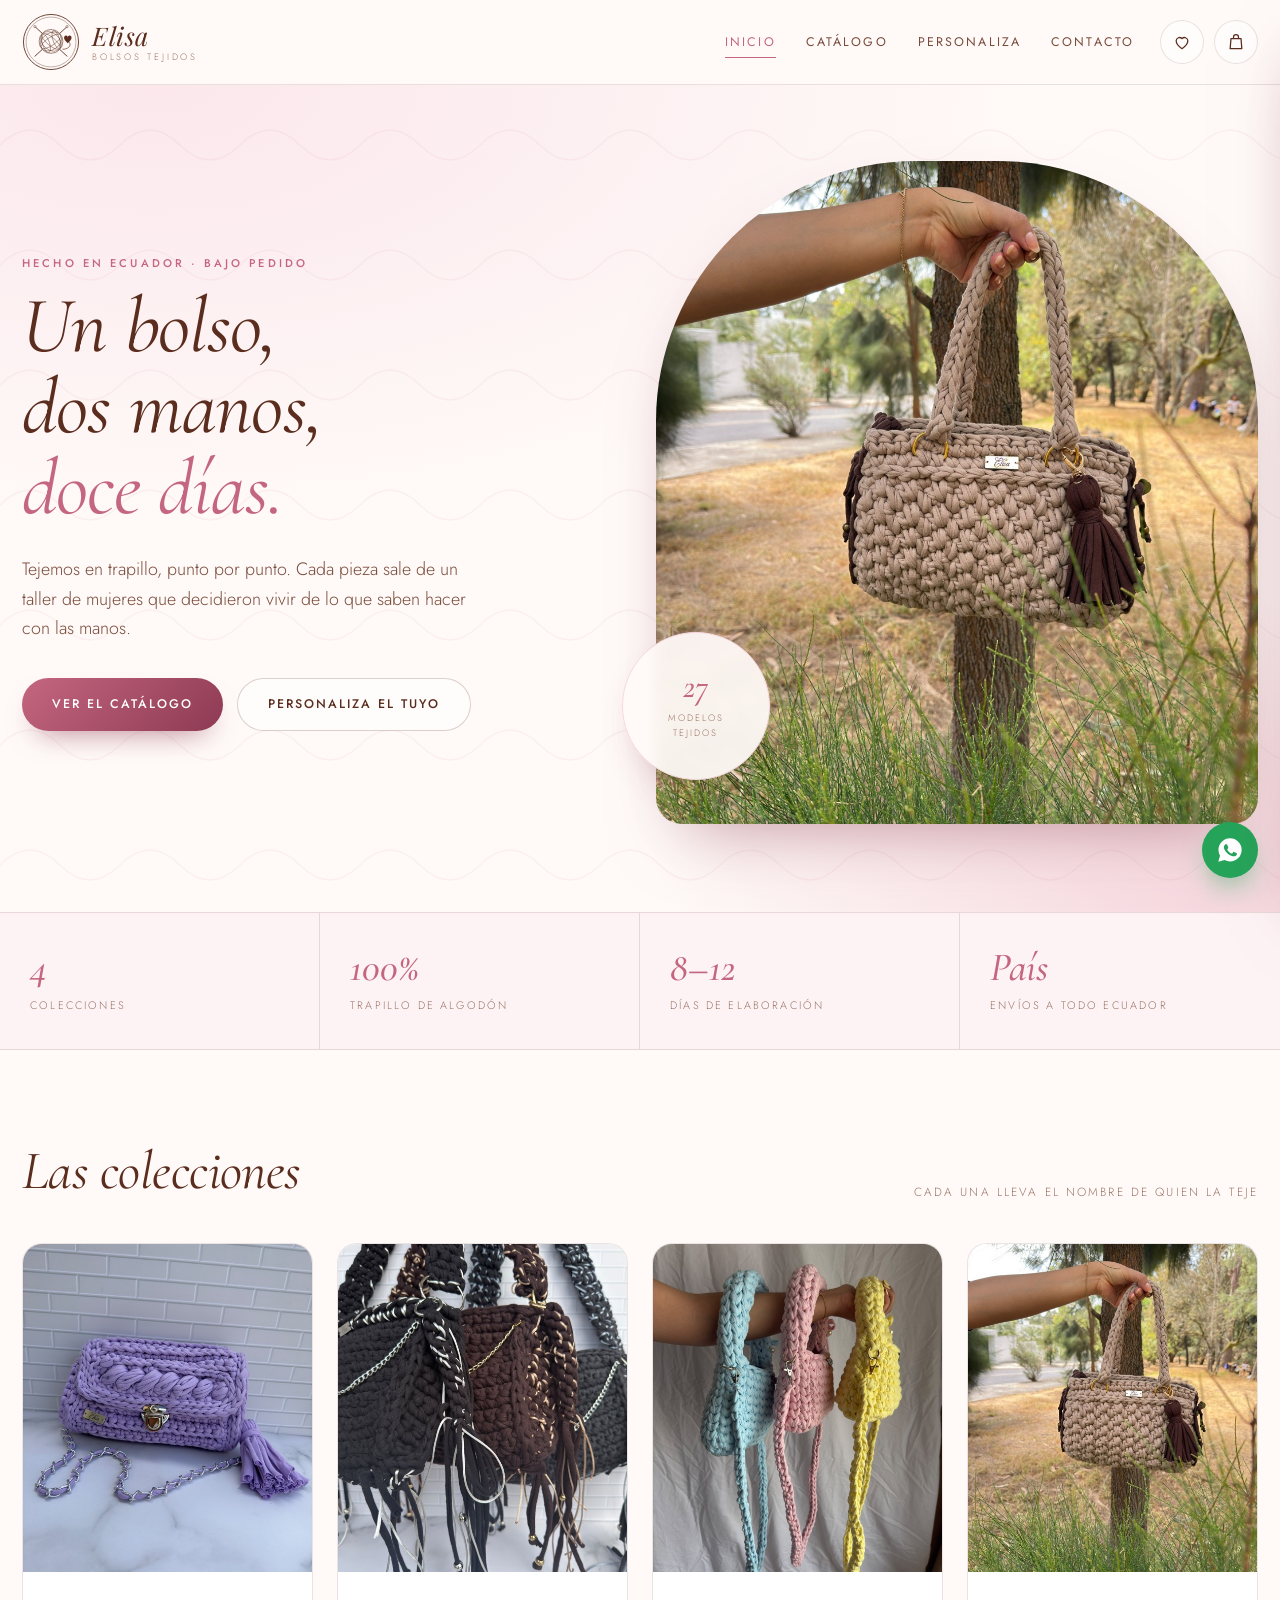
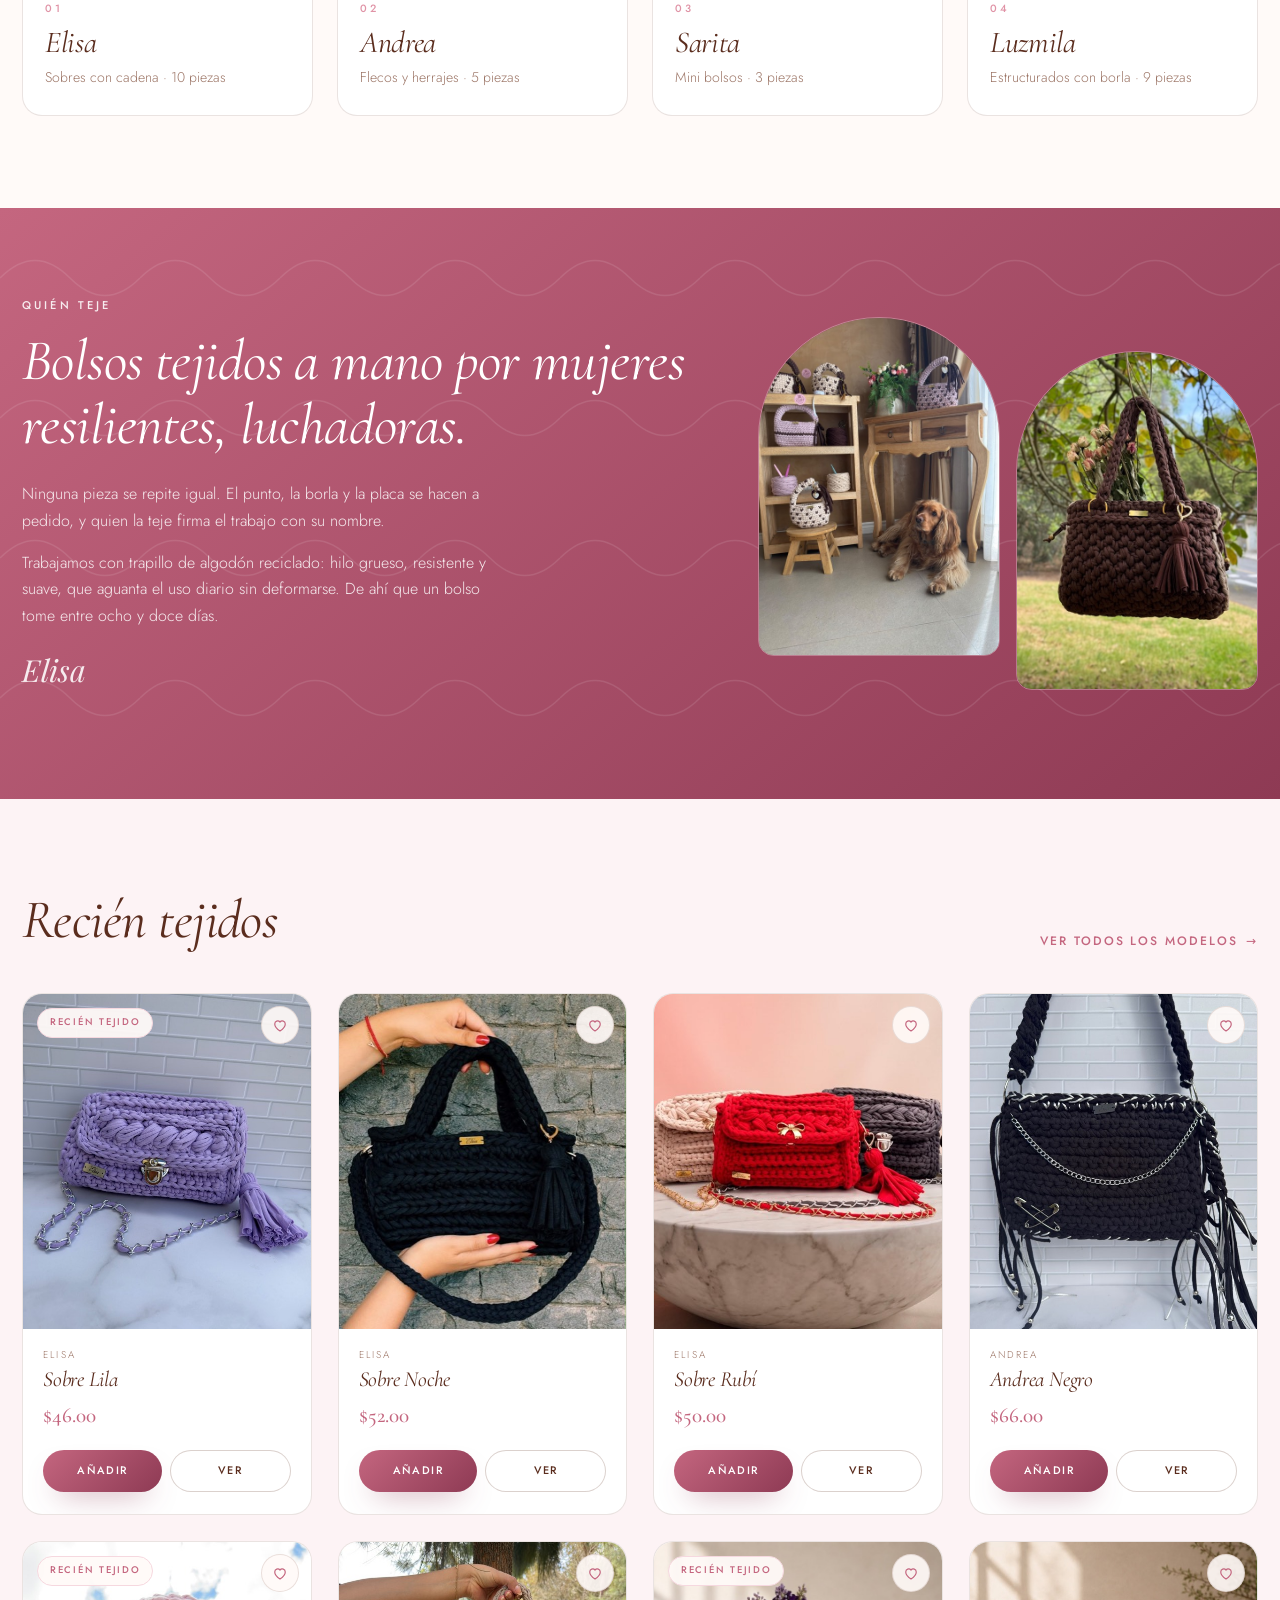
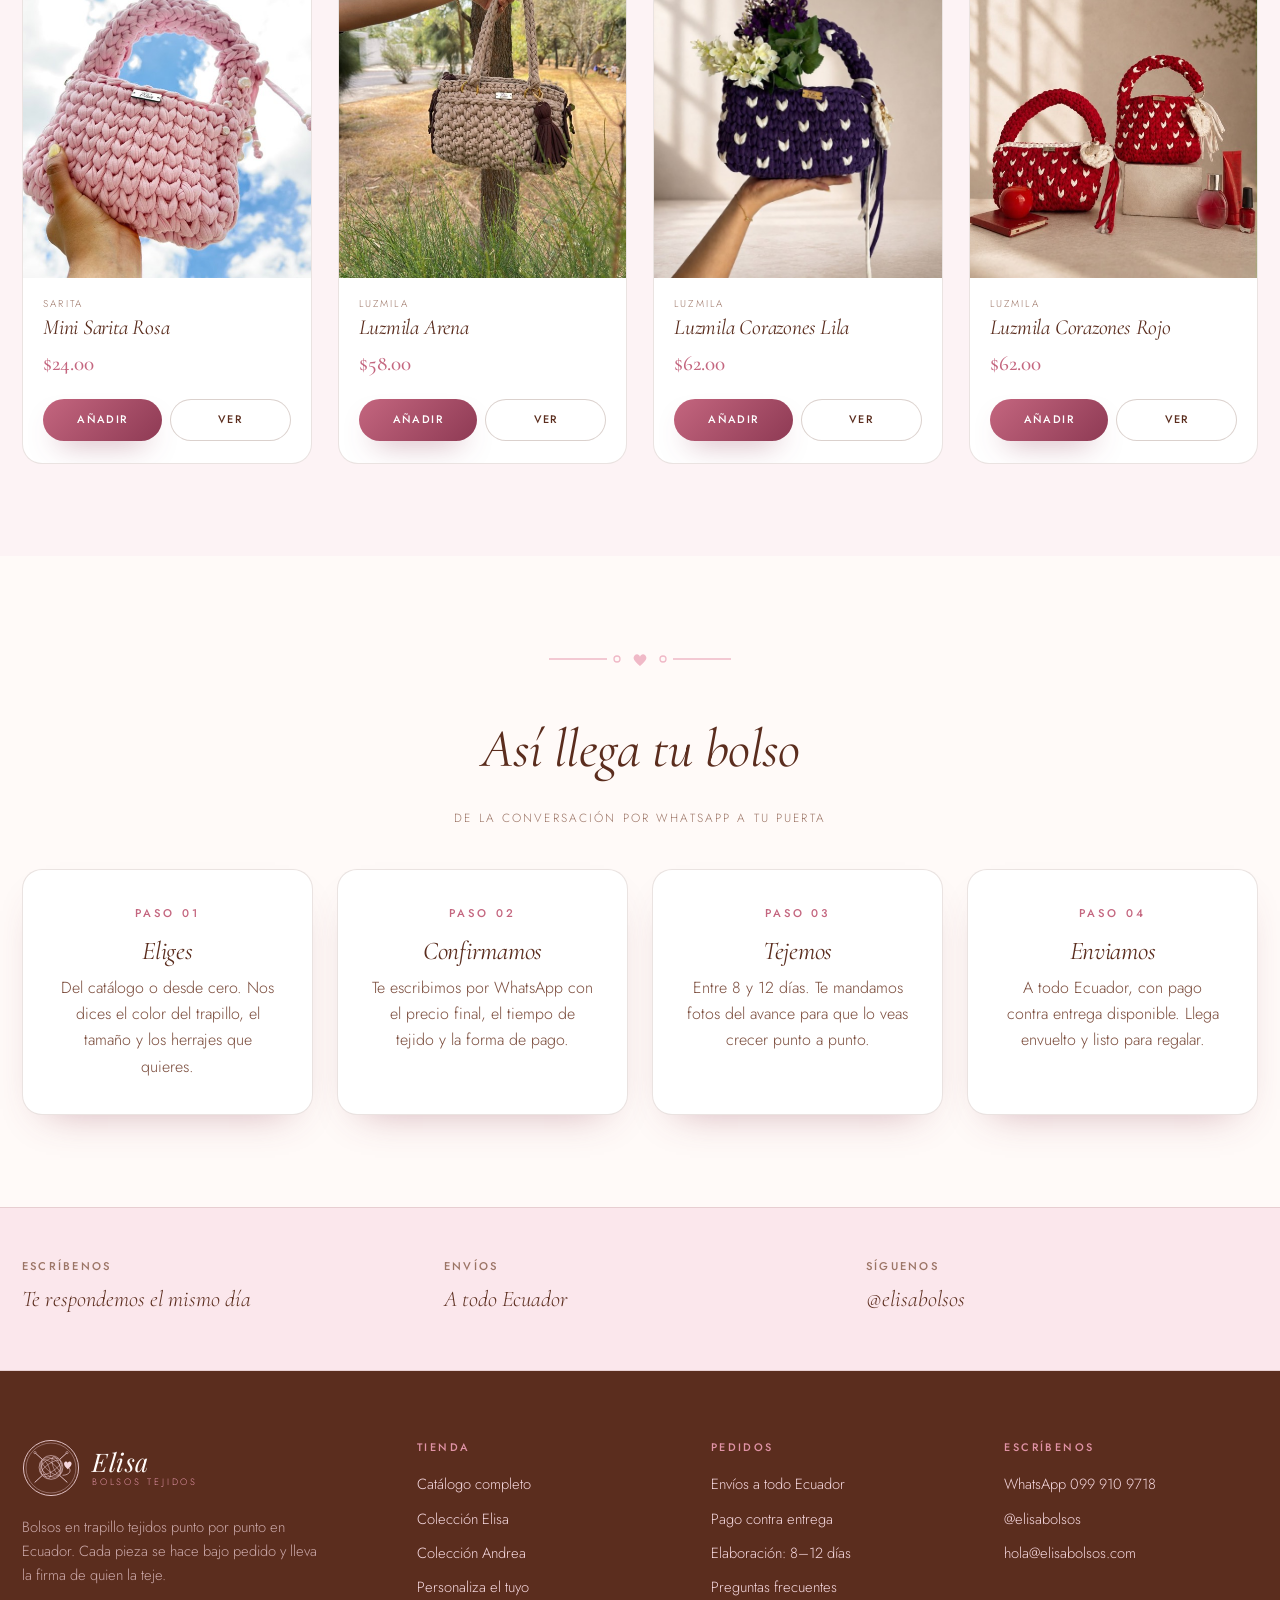
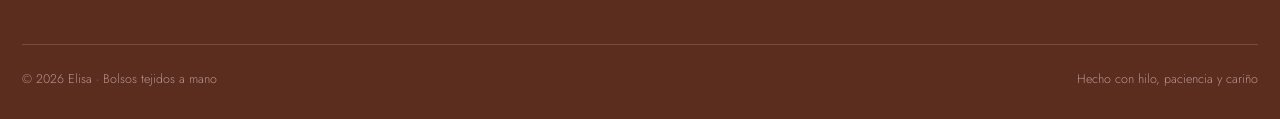
==== index.html @ e8a09b19 "Add files via upload" ====
<!DOCTYPE html>
<html lang="es">
<head>
<meta charset="utf-8">
<meta name="viewport" content="width=device-width, initial-scale=1">
<title>Elisa · Bolsos tejidos a mano en Ecuador</title>
<meta name="description" content="Bolsos en trapillo tejidos a mano, punto por punto, por un taller de mujeres en Ecuador. Cuatro colecciones, piezas únicas y bolsos hechos a tu medida.">
<meta property="og:title" content="Elisa · Bolsos tejidos a mano">
<meta property="og:description" content="Un bolso, dos manos, doce días. Trapillo de algodón tejido bajo pedido en Ecuador.">
<meta property="og:image" content="assets/img/productos/luzmila-arena.jpg">
<link rel="icon" href="data:image/svg+xml,%3Csvg xmlns='http://www.w3.org/2000/svg' viewBox='0 0 32 32'%3E%3Ctext y='26' font-size='26'%3E%F0%9F%A7%B6%3C/text%3E%3C/svg%3E">
<link rel="preconnect" href="https://fonts.googleapis.com">
<link rel="preconnect" href="https://fonts.gstatic.com" crossorigin>
<link rel="stylesheet" href="assets/css/estilo.css">
</head>
<body data-pagina="inicio">

<div id="cabecera"></div>

<main>

  <!-- Portada -->
  <section class="portada">
    <div class="contenedor portada-grid">
      <div>
        <p class="eyebrow">Hecho en Ecuador · Bajo pedido</p>
        <h1>Un bolso,<br>dos manos,<br><em>doce días.</em></h1>
        <p class="entrada">Tejemos en trapillo, punto por punto. Cada pieza sale de un taller de mujeres que decidieron vivir de lo que saben hacer con las manos.</p>
        <div class="portada-acciones">
          <a class="boton boton-principal" href="catalogo.html">Ver el catálogo</a>
          <a class="boton boton-secundario" href="personaliza.html">Personaliza el tuyo</a>
        </div>
      </div>
      <div class="portada-figura">
        <img src="assets/img/productos/luzmila-arena.jpg" alt="Bolso Luzmila Arena tejido en trapillo, colgado de un árbol">
        <div class="portada-sello">
          <div>
            <strong id="total-modelos">26</strong>
            <span>Modelos<br>tejidos</span>
          </div>
        </div>
      </div>
    </div>
  </section>

  <!-- Cifras -->
  <section class="cifras">
    <div class="cifra"><strong id="num-colecciones">4</strong><span>Colecciones</span></div>
    <div class="cifra"><strong>100%</strong><span>Trapillo de algodón</span></div>
    <div class="cifra"><strong>8–12</strong><span>Días de elaboración</span></div>
    <div class="cifra"><strong>País</strong><span>Envíos a todo Ecuador</span></div>
  </section>

  <!-- Colecciones -->
  <section class="seccion">
    <div class="contenedor">
      <div class="encabezado-seccion">
        <h2 class="titulo-seccion">Las colecciones</h2>
        <p>Cada una lleva el nombre de quien la teje</p>
      </div>
      <div class="grid-colecciones" id="grid-colecciones"></div>
    </div>
  </section>

  <!-- Manifiesto -->
  <section class="manifiesto">
    <div class="contenedor manifiesto-grid">
      <div class="revelar">
        <p class="eyebrow eyebrow-claro">Quién teje</p>
        <h2>Bolsos tejidos a mano por mujeres resilientes, luchadoras.</h2>
        <p>Ninguna pieza se repite igual. El punto, la borla y la placa se hacen a pedido, y quien la teje firma el trabajo con su nombre.</p>
        <p>Trabajamos con trapillo de algodón reciclado: hilo grueso, resistente y suave, que aguanta el uso diario sin deformarse. De ahí que un bolso tome entre ocho y doce días.</p>
        <p class="firma">Elisa</p>
      </div>
      <div class="manifiesto-fotos revelar" id="fotos-taller"></div>
    </div>
  </section>

  <!-- Recién tejidos -->
  <section class="seccion seccion-papel">
    <div class="contenedor">
      <div class="encabezado-seccion">
        <h2 class="titulo-seccion">Recién tejidos</h2>
        <a class="enlace-flecha" href="catalogo.html">Ver todos los modelos <span>&rarr;</span></a>
      </div>
      <div class="grid-productos" id="grid-destacados"></div>
    </div>
  </section>

  <!-- Cómo se hace -->
  <section class="seccion centrado">
    <div class="contenedor">
      <div class="encabezado-seccion">
        <svg class="filigrana" viewBox="0 0 190 22" aria-hidden="true">
          <path d="M4 11h58M128 11h58"/>
          <circle cx="72" cy="11" r="3"/>
          <circle cx="118" cy="11" r="3"/>
          <path class="corazon" d="M95 18c-6-5-8-8-5-11 2-2 5 0 5 2 0-2 3-4 5-2 3 3 1 6-5 11Z"/>
        </svg>
        <h2 class="titulo-seccion">Así llega tu bolso</h2>
        <p>De la conversación por WhatsApp a tu puerta</p>
      </div>
      <div class="grid-colecciones">
        <article class="tarjeta revelar">
          <p class="eyebrow">Paso 01</p>
          <h3 style="font-size:1.6rem;font-style:italic;margin-bottom:10px">Eliges</h3>
          <p class="texto-suave" style="margin:0">Del catálogo o desde cero. Nos dices el color del trapillo, el tamaño y los herrajes que quieres.</p>
        </article>
        <article class="tarjeta revelar">
          <p class="eyebrow">Paso 02</p>
          <h3 style="font-size:1.6rem;font-style:italic;margin-bottom:10px">Confirmamos</h3>
          <p class="texto-suave" style="margin:0">Te escribimos por WhatsApp con el precio final, el tiempo de tejido y la forma de pago.</p>
        </article>
        <article class="tarjeta revelar">
          <p class="eyebrow">Paso 03</p>
          <h3 style="font-size:1.6rem;font-style:italic;margin-bottom:10px">Tejemos</h3>
          <p class="texto-suave" style="margin:0">Entre 8 y 12 días. Te mandamos fotos del avance para que lo veas crecer punto a punto.</p>
        </article>
        <article class="tarjeta revelar">
          <p class="eyebrow">Paso 04</p>
          <h3 style="font-size:1.6rem;font-style:italic;margin-bottom:10px">Enviamos</h3>
          <p class="texto-suave" style="margin:0">A todo Ecuador, con pago contra entrega disponible. Llega envuelto y listo para regalar.</p>
        </article>
      </div>
    </div>
  </section>

  <!-- Franja de contacto -->
  <section class="franja-contacto">
    <div class="contenedor franja-grid">
      <div class="dato">
        <h4>Escríbenos</h4>
        <p><a href="contacto.html">Te respondemos el mismo día</a></p>
      </div>
      <div class="dato">
        <h4>Envíos</h4>
        <p>A todo Ecuador</p>
      </div>
      <div class="dato">
        <h4>Síguenos</h4>
        <p><a href="https://instagram.com/elisabolsos" target="_blank" rel="noopener">@elisabolsos</a></p>
      </div>
    </div>
  </section>

</main>

<div id="pie"></div>

<script src="assets/js/datos.js"></script>
<script src="assets/js/app.js"></script>
</body>
</html>
---- assets/css/estilo.css ----
/* ============================================================
   ELISA · Bolsos Tejidos — hoja de estilo
   Paleta romántica: rosas empolvados + cacao del logo
   ============================================================ */

@import url('https://fonts.googleapis.com/css2?family=Cormorant+Garamond:ital,wght@0,300;0,400;0,500;0,600;1,300;1,400;1,500&family=Jost:wght@300;400;500;600&family=Playfair+Display:ital,wght@1,500;1,600&display=swap');

:root {
  --crema: #FFFAF8;
  --papel: #FDF3F5;
  --rosa-nube: #FBE7EC;
  --rosa-velo: #F6D8DF;
  --rosa: #F0B9C7;
  --rosa-fuerte: #E093A6;
  --rosa-profundo: #C4667F;
  --vino: #8E3A54;
  --cacao: #5B2D1E;
  --cacao-medio: #7A4B3B;
  --cacao-suave: #9C7566;
  --dorado: #C9A15A;
  --linea: rgba(91, 45, 30, .13);
  --linea-fuerte: rgba(91, 45, 30, .22);
  --sombra: 0 18px 40px -24px rgba(140, 60, 80, .45);
  --sombra-alta: 0 30px 70px -30px rgba(140, 60, 80, .55);
  --radio: 20px;
  --radio-sm: 12px;
  --ancho: 1240px;
  --serif: 'Cormorant Garamond', Georgia, 'Times New Roman', serif;
  --sans: 'Jost', 'Avenir Next', 'Segoe UI', system-ui, sans-serif;
  --script: 'Playfair Display', Georgia, serif;
}

* { box-sizing: border-box; }

html { scroll-behavior: smooth; }

body {
  margin: 0;
  background: var(--crema);
  color: var(--cacao);
  font-family: var(--sans);
  font-size: 16px;
  font-weight: 300;
  line-height: 1.65;
  -webkit-font-smoothing: antialiased;
  /* "clip" en lugar de "hidden": hidden rompe el encabezado sticky */
  overflow-x: clip;
}

body.sin-scroll { overflow: hidden; }

img { max-width: 100%; display: block; }
a { color: inherit; text-decoration: none; }
button { font: inherit; color: inherit; cursor: pointer; border: 0; background: none; }
input, select, textarea { font: inherit; color: inherit; }

h1, h2, h3, h4 {
  font-family: var(--serif);
  font-weight: 400;
  line-height: 1.1;
  margin: 0;
  letter-spacing: -.01em;
}

.contenedor { width: min(100% - 44px, var(--ancho)); margin-inline: auto; }
.contenedor-ancho { width: min(100% - 28px, 1560px); margin-inline: auto; }

.eyebrow {
  font-size: .7rem;
  letter-spacing: .28em;
  text-transform: uppercase;
  font-weight: 500;
  color: var(--rosa-profundo);
  margin: 0 0 14px;
}

.eyebrow-claro { color: var(--rosa-velo); }

.titulo-seccion {
  font-size: clamp(2.1rem, 4.4vw, 3.4rem);
  font-style: italic;
}

.texto-suave { color: var(--cacao-medio); }

/* ---------------- Encabezado ---------------- */

/* El envoltorio es el que se queda fijo: un elemento sticky solo se
   desplaza dentro de los límites de su padre. */
#cabecera {
  position: sticky;
  top: 0;
  z-index: 60;
}

.cabecera {
  position: relative;
  background: rgba(255, 250, 248, .88);
  border-bottom: 1px solid var(--linea);
}

/* El desenfoque va en un pseudo-elemento: si se aplica a la cabecera,
   el menú móvil (position:fixed) queda atrapado dentro de ella. */
.cabecera::before {
  content: '';
  position: absolute;
  inset: 0;
  backdrop-filter: blur(14px);
  z-index: -1;
  pointer-events: none;
}

.cabecera-fila {
  display: flex;
  align-items: center;
  gap: 26px;
  min-height: 84px;
}

.marca { display: flex; align-items: center; gap: 12px; flex: 0 0 auto; }
.marca svg { width: 58px; height: 58px; display: block; }
.marca-texto { display: flex; flex-direction: column; line-height: 1; }
.marca-nombre {
  font-family: var(--script);
  font-style: italic;
  font-size: 1.6rem;
  color: var(--cacao);
  letter-spacing: .02em;
}
.marca-sub {
  font-size: .58rem;
  letter-spacing: .3em;
  text-transform: uppercase;
  color: var(--cacao-suave);
  margin-top: 3px;
}

.nav { display: flex; align-items: center; gap: 30px; margin-left: auto; }
.nav a {
  font-size: .78rem;
  letter-spacing: .17em;
  text-transform: uppercase;
  font-weight: 400;
  color: var(--cacao-medio);
  padding: 6px 0;
  position: relative;
  transition: color .25s;
}
.nav a::after {
  content: '';
  position: absolute;
  left: 0; right: 100%; bottom: 0;
  height: 1px;
  background: var(--rosa-profundo);
  transition: right .3s ease;
}
.nav a:hover, .nav a.activo { color: var(--rosa-profundo); }
.nav a:hover::after, .nav a.activo::after { right: 0; }

.acciones { display: flex; align-items: center; gap: 10px; position: relative; z-index: 90; }

.boton-icono {
  width: 44px; height: 44px;
  display: grid; place-items: center;
  border-radius: 50%;
  border: 1px solid var(--linea);
  background: rgba(255, 255, 255, .6);
  position: relative;
  transition: background .25s, border-color .25s, transform .25s;
}
.boton-icono:hover { background: var(--rosa-nube); border-color: var(--rosa); transform: translateY(-2px); }
.boton-icono svg { width: 20px; height: 20px; stroke: var(--cacao); fill: none; stroke-width: 1.5; }

.contador {
  position: absolute;
  top: -4px; right: -4px;
  min-width: 20px; height: 20px;
  padding: 0 5px;
  border-radius: 999px;
  background: var(--rosa-profundo);
  color: #fff;
  font-size: .68rem;
  font-weight: 500;
  display: grid; place-items: center;
  transform: scale(0);
  transition: transform .3s cubic-bezier(.34, 1.56, .64, 1);
}
.contador.visible { transform: scale(1); }

.hamburguesa { display: none; }

/* ---------------- Botones ---------------- */

.boton {
  display: inline-flex;
  align-items: center;
  justify-content: center;
  gap: 10px;
  padding: 15px 30px;
  border-radius: 999px;
  font-size: .78rem;
  letter-spacing: .16em;
  text-transform: uppercase;
  font-weight: 500;
  transition: transform .25s, box-shadow .25s, background .25s, color .25s, border-color .25s;
  cursor: pointer;
  text-align: center;
}
.boton-principal {
  background: linear-gradient(135deg, var(--rosa-profundo), var(--vino));
  color: #fff;
  box-shadow: 0 14px 30px -16px rgba(142, 58, 84, .8);
}
.boton-principal:hover { transform: translateY(-3px); box-shadow: 0 22px 40px -18px rgba(142, 58, 84, .85); }
.boton-secundario {
  border: 1px solid var(--linea-fuerte);
  color: var(--cacao);
  background: rgba(255, 255, 255, .5);
}
.boton-secundario:hover { border-color: var(--rosa-profundo); color: var(--rosa-profundo); transform: translateY(-3px); }
.boton-claro { background: #fff; color: var(--vino); }
.boton-claro:hover { transform: translateY(-3px); }
.boton-bloque { width: 100%; }
.boton-wa { background: #25A45A; color: #fff; box-shadow: 0 14px 30px -16px rgba(37, 164, 90, .8); }
.boton-wa:hover { transform: translateY(-3px); }

.enlace-flecha {
  font-size: .76rem;
  letter-spacing: .16em;
  text-transform: uppercase;
  color: var(--rosa-profundo);
  display: inline-flex;
  align-items: center;
  gap: 8px;
  font-weight: 500;
}
.enlace-flecha span { transition: transform .25s; }
.enlace-flecha:hover span { transform: translateX(5px); }

/* ---------------- Portada ---------------- */

.portada {
  position: relative;
  background:
    radial-gradient(120% 90% at 12% 0%, var(--rosa-nube) 0%, transparent 60%),
    radial-gradient(80% 70% at 95% 100%, var(--rosa-velo) 0%, transparent 55%),
    var(--crema);
  overflow: hidden;
}
.portada::before {
  content: '';
  position: absolute;
  inset: 0;
  background-image: url("data:image/svg+xml,%3Csvg xmlns='http://www.w3.org/2000/svg' width='120' height='120' viewBox='0 0 120 120'%3E%3Cpath d='M0 60 Q30 30 60 60 T120 60' fill='none' stroke='%23C4667F' stroke-opacity='.07' stroke-width='1.4'/%3E%3C/svg%3E");
  pointer-events: none;
}
.portada-grid {
  display: grid;
  grid-template-columns: 1fr 1.05fr;
  align-items: center;
  gap: 60px;
  padding: 76px 0 88px;
  position: relative;
}
.portada h1 {
  font-size: clamp(2.9rem, 6.2vw, 5.1rem);
  font-style: italic;
  line-height: 1.02;
  margin-bottom: 26px;
}
.portada h1 em { font-style: italic; color: var(--rosa-profundo); }
.portada p.entrada {
  font-size: 1.12rem;
  max-width: 46ch;
  color: var(--cacao-medio);
  margin: 0 0 34px;
}
.portada-acciones { display: flex; flex-wrap: wrap; gap: 14px; }

.portada-figura { position: relative; }
.portada-figura img {
  width: 100%;
  aspect-ratio: 4 / 4.4;
  object-fit: cover;
  border-radius: 260px 260px 26px 26px;
  box-shadow: var(--sombra-alta);
}
.portada-sello {
  position: absolute;
  left: -34px; bottom: 44px;
  width: 148px; height: 148px;
  background: rgba(255, 250, 248, .93);
  border: 1px solid var(--rosa-velo);
  border-radius: 50%;
  display: grid;
  place-items: center;
  text-align: center;
  box-shadow: var(--sombra);
  backdrop-filter: blur(6px);
}
.portada-sello strong {
  display: block;
  font-family: var(--serif);
  font-style: italic;
  font-size: 2.1rem;
  font-weight: 500;
  color: var(--rosa-profundo);
  line-height: 1;
}
.portada-sello span {
  font-size: .58rem;
  letter-spacing: .22em;
  text-transform: uppercase;
  color: var(--cacao-suave);
  display: block;
  margin-top: 6px;
}

/* ---------------- Cifras ---------------- */

.cifras {
  display: grid;
  grid-template-columns: repeat(4, 1fr);
  border-top: 1px solid var(--linea);
  border-bottom: 1px solid var(--linea);
  background: var(--papel);
}
.cifra { padding: 34px 30px; border-right: 1px solid var(--linea); }
.cifra:last-child { border-right: 0; }
.cifra strong {
  display: block;
  font-family: var(--serif);
  font-size: 2.5rem;
  font-weight: 500;
  font-style: italic;
  line-height: 1;
  color: var(--rosa-profundo);
}
.cifra span {
  display: block;
  margin-top: 10px;
  font-size: .68rem;
  letter-spacing: .2em;
  text-transform: uppercase;
  color: var(--cacao-suave);
}

/* ---------------- Secciones ---------------- */

.seccion { padding: 92px 0; }
.seccion-papel { background: var(--papel); }

.encabezado-seccion {
  display: flex;
  align-items: flex-end;
  justify-content: space-between;
  gap: 28px;
  flex-wrap: wrap;
  margin-bottom: 42px;
}
.encabezado-seccion p:not(.texto-suave) {
  margin: 0;
  font-size: .74rem;
  letter-spacing: .18em;
  text-transform: uppercase;
  color: var(--cacao-suave);
}

.filigrana { display: block; margin: 0 auto 22px; width: 190px; height: 22px; }
.filigrana path, .filigrana circle { stroke: var(--rosa); fill: none; stroke-width: 1.3; }
.filigrana .corazon { fill: var(--rosa); stroke: none; }

.centrado { text-align: center; }
.centrado .encabezado-seccion { flex-direction: column; align-items: center; }

/* ---------------- Colecciones ---------------- */

.grid-colecciones {
  display: grid;
  grid-template-columns: repeat(4, 1fr);
  gap: 24px;
}
.coleccion {
  position: relative;
  border-radius: var(--radio);
  overflow: hidden;
  background: #fff;
  border: 1px solid var(--linea);
  transition: transform .4s, box-shadow .4s;
  display: block;
}
.coleccion:hover { transform: translateY(-8px); box-shadow: var(--sombra-alta); }
.coleccion-foto { aspect-ratio: 3 / 3.4; overflow: hidden; }
.coleccion-foto img { width: 100%; height: 100%; object-fit: cover; transition: transform .8s ease; }
.coleccion:hover .coleccion-foto img { transform: scale(1.07); }
.coleccion-cuerpo { padding: 22px 22px 26px; }
.coleccion-orden {
  font-size: .66rem;
  letter-spacing: .26em;
  color: var(--rosa-fuerte);
  font-weight: 500;
}
.coleccion h3 {
  font-size: 1.9rem;
  font-style: italic;
  margin: 6px 0 6px;
}
.coleccion-cuerpo p { margin: 0; font-size: .88rem; color: var(--cacao-suave); }

/* ---------------- Manifiesto ---------------- */

.manifiesto {
  background: linear-gradient(140deg, var(--rosa-profundo) 0%, var(--vino) 100%);
  color: #fff;
  position: relative;
  overflow: hidden;
}
.manifiesto::after {
  content: '';
  position: absolute;
  inset: 0;
  background-image: url("data:image/svg+xml,%3Csvg xmlns='http://www.w3.org/2000/svg' width='140' height='140' viewBox='0 0 140 140'%3E%3Cpath d='M0 70 Q35 35 70 70 T140 70' fill='none' stroke='%23ffffff' stroke-opacity='.10' stroke-width='1.4'/%3E%3C/svg%3E");
  pointer-events: none;
}
.manifiesto-grid {
  display: grid;
  grid-template-columns: 1.15fr .85fr;
  gap: 60px;
  align-items: center;
  padding: 88px 0;
  position: relative;
  z-index: 1;
}
.manifiesto h2 {
  font-size: clamp(2.2rem, 4.6vw, 3.6rem);
  font-style: italic;
  margin-bottom: 24px;
}
.manifiesto p { color: rgba(255, 255, 255, .88); max-width: 52ch; margin: 0 0 16px; }
.manifiesto-fotos { display: grid; grid-template-columns: 1fr 1fr; gap: 16px; }
.manifiesto-fotos img {
  width: 100%;
  aspect-ratio: 3 / 4.2;
  object-fit: cover;
  border-radius: 140px 140px 18px 18px;
  border: 1px solid rgba(255, 255, 255, .3);
}
.manifiesto-fotos img:last-child { margin-top: 34px; }
.firma {
  font-family: var(--script);
  font-style: italic;
  font-size: 1.9rem;
  margin-top: 26px;
  color: #fff;
}

/* ---------------- Tarjetas de producto ---------------- */

.grid-productos {
  display: grid;
  grid-template-columns: repeat(auto-fill, minmax(258px, 1fr));
  gap: 26px;
}

.producto {
  background: #fff;
  border: 1px solid var(--linea);
  border-radius: var(--radio);
  overflow: hidden;
  display: flex;
  flex-direction: column;
  transition: transform .4s, box-shadow .4s, border-color .4s;
  position: relative;
}
.producto:hover { transform: translateY(-8px); box-shadow: var(--sombra-alta); border-color: var(--rosa); }
.producto-foto {
  position: relative;
  aspect-ratio: 3 / 3.5;
  overflow: hidden;
  background: var(--rosa-nube);
  cursor: pointer;
  border: 0;
  padding: 0;
  width: 100%;
  display: block;
}
.producto-foto img { width: 100%; height: 100%; object-fit: cover; transition: transform .9s ease; }
.producto:hover .producto-foto img { transform: scale(1.06); }

.etiqueta {
  position: absolute;
  top: 14px; left: 14px;
  background: rgba(255, 250, 248, .94);
  color: var(--rosa-profundo);
  font-size: .6rem;
  letter-spacing: .18em;
  text-transform: uppercase;
  font-weight: 500;
  padding: 6px 12px;
  border-radius: 999px;
  border: 1px solid var(--rosa-velo);
}

.favorito {
  position: absolute;
  top: 12px; right: 12px;
  width: 38px; height: 38px;
  border-radius: 50%;
  background: rgba(255, 250, 248, .9);
  border: 1px solid var(--linea);
  display: grid; place-items: center;
  transition: transform .25s, background .25s;
  z-index: 2;
}
.favorito:hover { transform: scale(1.12); background: #fff; }
.favorito svg { width: 18px; height: 18px; stroke: var(--rosa-profundo); fill: none; stroke-width: 1.6; transition: fill .25s; }
.favorito.activo svg { fill: var(--rosa-profundo); }

.producto-cuerpo { padding: 18px 20px 22px; display: flex; flex-direction: column; gap: 4px; flex: 1; }
.producto-coleccion {
  font-size: .62rem;
  letter-spacing: .22em;
  text-transform: uppercase;
  color: var(--cacao-suave);
}
.producto h3 { font-size: 1.35rem; font-style: italic; }
.producto-precio {
  font-family: var(--serif);
  font-size: 1.32rem;
  font-weight: 500;
  color: var(--rosa-profundo);
  margin-top: 2px;
}
.producto-acciones { display: flex; gap: 8px; margin-top: 14px; }
.producto-acciones .boton { padding: 11px 16px; font-size: .68rem; letter-spacing: .13em; flex: 1; }

/* ---------------- Catálogo: filtros ---------------- */

.barra-filtros {
  display: flex;
  flex-wrap: wrap;
  gap: 14px;
  align-items: center;
  justify-content: space-between;
  padding: 20px 24px;
  background: #fff;
  border: 1px solid var(--linea);
  border-radius: var(--radio);
  margin-bottom: 34px;
  box-shadow: var(--sombra);
}
.chips { display: flex; flex-wrap: wrap; gap: 8px; }
.chip {
  padding: 9px 18px;
  border-radius: 999px;
  border: 1px solid var(--linea);
  font-size: .72rem;
  letter-spacing: .14em;
  text-transform: uppercase;
  color: var(--cacao-medio);
  transition: all .25s;
  background: transparent;
}
.chip:hover { border-color: var(--rosa); color: var(--rosa-profundo); }
.chip.activo { background: var(--rosa-profundo); border-color: var(--rosa-profundo); color: #fff; }

.campo-busqueda { position: relative; display: flex; align-items: center; }
.campo-busqueda svg { position: absolute; left: 14px; width: 17px; height: 17px; stroke: var(--cacao-suave); fill: none; stroke-width: 1.5; }
.campo-busqueda input {
  padding: 11px 16px 11px 40px;
  border-radius: 999px;
  border: 1px solid var(--linea);
  background: var(--papel);
  width: 220px;
  font-size: .88rem;
  outline: none;
  transition: border-color .25s, width .3s;
}
.campo-busqueda input:focus { border-color: var(--rosa); width: 250px; }

.selector {
  padding: 11px 16px;
  border-radius: 999px;
  border: 1px solid var(--linea);
  background: var(--papel);
  font-size: .78rem;
  outline: none;
  cursor: pointer;
}
.selector:focus { border-color: var(--rosa); }

.conteo { font-size: .74rem; letter-spacing: .16em; text-transform: uppercase; color: var(--cacao-suave); }

.vacio {
  text-align: center;
  padding: 70px 20px;
  color: var(--cacao-suave);
}
.vacio h3 { font-size: 1.8rem; font-style: italic; margin-bottom: 10px; color: var(--cacao); }

/* ---------------- Modal de producto ---------------- */

.capa {
  position: fixed;
  inset: 0;
  background: rgba(60, 25, 30, .5);
  backdrop-filter: blur(4px);
  opacity: 0;
  pointer-events: none;
  transition: opacity .35s;
  z-index: 80;
}
.capa.abierta { opacity: 1; pointer-events: auto; }

.modal {
  position: fixed;
  z-index: 90;
  top: 50%; left: 50%;
  transform: translate(-50%, -46%) scale(.97);
  width: min(100% - 32px, 940px);
  max-height: 88vh;
  overflow: auto;
  background: var(--crema);
  border-radius: var(--radio);
  box-shadow: var(--sombra-alta);
  opacity: 0;
  pointer-events: none;
  transition: opacity .35s, transform .35s;
}
.modal.abierto { opacity: 1; pointer-events: auto; transform: translate(-50%, -50%) scale(1); }
.modal-grid { display: grid; grid-template-columns: 1fr 1fr; }
.modal-foto { background: var(--rosa-nube); }
.modal-foto img { width: 100%; height: 100%; object-fit: cover; min-height: 340px; }
.modal-cuerpo { padding: 38px 36px; position: relative; }
.modal-cuerpo h2 { font-size: 2.3rem; font-style: italic; margin: 8px 0 10px; }
.modal-precio {
  font-family: var(--serif);
  font-size: 2rem;
  font-weight: 500;
  color: var(--rosa-profundo);
  margin-bottom: 18px;
}
.modal-cuerpo ul { list-style: none; padding: 0; margin: 18px 0; display: grid; gap: 9px; }
.modal-cuerpo ul li {
  font-size: .89rem;
  color: var(--cacao-medio);
  padding-left: 22px;
  position: relative;
}
.modal-cuerpo ul li::before {
  content: '';
  position: absolute;
  left: 0; top: .58em;
  width: 9px; height: 9px;
  background: var(--rosa);
  border-radius: 50% 50% 50% 0;
  transform: rotate(45deg);
}
.ficha { display: flex; gap: 22px; flex-wrap: wrap; font-size: .78rem; color: var(--cacao-suave); border-top: 1px solid var(--linea); border-bottom: 1px solid var(--linea); padding: 14px 0; margin: 20px 0; }
.ficha b { display: block; color: var(--cacao); font-weight: 500; font-size: .84rem; }

.cerrar {
  position: absolute;
  top: 16px; right: 16px;
  width: 38px; height: 38px;
  border-radius: 50%;
  border: 1px solid var(--linea);
  display: grid; place-items: center;
  background: rgba(255, 255, 255, .7);
  transition: background .25s, transform .25s;
  z-index: 3;
}
.cerrar:hover { background: var(--rosa-nube); transform: rotate(90deg); }
.cerrar svg { width: 16px; height: 16px; stroke: var(--cacao); stroke-width: 1.6; fill: none; }

.cantidad { display: inline-flex; align-items: center; border: 1px solid var(--linea); border-radius: 999px; overflow: hidden; }
.cantidad button { width: 40px; height: 44px; font-size: 1.1rem; color: var(--cacao-medio); transition: background .2s; }
.cantidad button:hover { background: var(--rosa-nube); }
.cantidad span { min-width: 34px; text-align: center; font-weight: 500; }

/* ---------------- Bolsa (drawer) ---------------- */

.bolsa {
  position: fixed;
  top: 0; right: 0;
  height: 100%;
  width: min(100%, 430px);
  background: var(--crema);
  z-index: 90;
  transform: translateX(100%);
  transition: transform .4s cubic-bezier(.4, 0, .2, 1);
  display: flex;
  flex-direction: column;
  box-shadow: var(--sombra-alta);
}
.bolsa.abierta { transform: translateX(0); }
.bolsa-cabecera {
  padding: 26px 26px 18px;
  border-bottom: 1px solid var(--linea);
  display: flex;
  align-items: center;
  justify-content: space-between;
}
.bolsa-cabecera h2 { font-size: 1.9rem; font-style: italic; }
.bolsa-items { flex: 1; overflow-y: auto; padding: 20px 26px; display: grid; gap: 18px; align-content: start; }
.bolsa-item { display: grid; grid-template-columns: 78px 1fr; gap: 14px; align-items: start; }
.bolsa-item img { width: 78px; height: 92px; object-fit: cover; border-radius: var(--radio-sm); }
.bolsa-item h4 { font-family: var(--serif); font-size: 1.15rem; font-style: italic; margin: 0 0 2px; font-weight: 500; }
.bolsa-item .meta { font-size: .68rem; letter-spacing: .16em; text-transform: uppercase; color: var(--cacao-suave); }
.bolsa-item .fila { display: flex; align-items: center; justify-content: space-between; margin-top: 8px; gap: 10px; }
.bolsa-item .cantidad button { width: 30px; height: 32px; font-size: 1rem; }
.bolsa-item .precio { font-family: var(--serif); font-size: 1.1rem; font-weight: 500; color: var(--rosa-profundo); }
.quitar { font-size: .68rem; letter-spacing: .12em; text-transform: uppercase; color: var(--cacao-suave); text-decoration: underline; text-underline-offset: 3px; }
.quitar:hover { color: var(--vino); }

.bolsa-pie { border-top: 1px solid var(--linea); padding: 22px 26px 28px; background: var(--papel); }
.total { display: flex; justify-content: space-between; align-items: baseline; margin-bottom: 6px; }
.total span { font-size: .74rem; letter-spacing: .2em; text-transform: uppercase; color: var(--cacao-suave); }
.total strong { font-family: var(--serif); font-size: 2rem; font-weight: 500; color: var(--rosa-profundo); }
.nota-pie { font-size: .74rem; color: var(--cacao-suave); margin: 0 0 16px; }

.bolsa-vacia { text-align: center; padding: 60px 20px; color: var(--cacao-suave); }
.bolsa-vacia svg { width: 54px; height: 54px; stroke: var(--rosa); fill: none; stroke-width: 1.2; margin: 0 auto 16px; }

/* ---------------- Aviso flotante ---------------- */

.avisos {
  position: fixed;
  bottom: 26px; left: 50%;
  transform: translateX(-50%);
  z-index: 100;
  display: grid;
  gap: 10px;
  width: min(100% - 32px, 400px);
}
.aviso {
  background: var(--cacao);
  color: var(--crema);
  padding: 14px 20px;
  border-radius: 999px;
  font-size: .84rem;
  display: flex;
  align-items: center;
  gap: 10px;
  box-shadow: var(--sombra-alta);
  animation: entra .35s cubic-bezier(.34, 1.4, .64, 1);
}
.aviso svg { width: 17px; height: 17px; stroke: var(--rosa); fill: none; stroke-width: 1.8; flex: 0 0 auto; }
@keyframes entra { from { opacity: 0; transform: translateY(16px); } to { opacity: 1; transform: none; } }

/* ---------------- Formularios ---------------- */

.tarjeta {
  background: #fff;
  border: 1px solid var(--linea);
  border-radius: var(--radio);
  padding: 34px;
  box-shadow: var(--sombra);
}

.campo { display: grid; gap: 8px; margin-bottom: 20px; }
.campo > label {
  font-size: .68rem;
  letter-spacing: .2em;
  text-transform: uppercase;
  color: var(--cacao-suave);
  font-weight: 500;
}
.campo input[type=text], .campo input[type=email], .campo input[type=tel], .campo select, .campo textarea {
  padding: 13px 16px;
  border: 1px solid var(--linea);
  border-radius: var(--radio-sm);
  background: var(--papel);
  outline: none;
  transition: border-color .25s, background .25s;
  font-weight: 300;
}
.campo input:focus, .campo select:focus, .campo textarea:focus { border-color: var(--rosa); background: #fff; }
.campo textarea { min-height: 116px; resize: vertical; }
.pista { font-size: .76rem; color: var(--cacao-suave); margin: 0; }

.fila-campos { display: grid; grid-template-columns: 1fr 1fr; gap: 18px; }

.muestrario { display: flex; flex-wrap: wrap; gap: 10px; }
.muestra {
  width: 42px; height: 42px;
  border-radius: 50%;
  border: 2px solid transparent;
  box-shadow: 0 0 0 1px var(--linea);
  position: relative;
  transition: transform .25s, box-shadow .25s;
}
.muestra:hover { transform: scale(1.12); }
.muestra.activa { border-color: #fff; box-shadow: 0 0 0 2px var(--rosa-profundo); transform: scale(1.12); }

.opciones { display: flex; flex-wrap: wrap; gap: 10px; }
.opcion {
  border: 1px solid var(--linea);
  border-radius: var(--radio-sm);
  padding: 12px 18px;
  text-align: left;
  transition: all .25s;
  background: var(--papel);
}
.opcion:hover { border-color: var(--rosa); }
.opcion.activa { border-color: var(--rosa-profundo); background: var(--rosa-nube); }
.opcion b { display: block; font-weight: 500; font-size: .92rem; }
.opcion small { color: var(--cacao-suave); font-size: .74rem; }

.casillas { display: grid; gap: 10px; }
.casilla {
  display: flex;
  align-items: center;
  gap: 12px;
  padding: 12px 16px;
  border: 1px solid var(--linea);
  border-radius: var(--radio-sm);
  background: var(--papel);
  cursor: pointer;
  transition: all .25s;
}
.casilla:hover { border-color: var(--rosa); }
.casilla input { accent-color: var(--rosa-profundo); width: 17px; height: 17px; }
.casilla span { flex: 1; font-size: .92rem; }
.casilla small { color: var(--cacao-suave); }
.casilla.activa { border-color: var(--rosa-profundo); background: var(--rosa-nube); }

.resumen { position: sticky; top: 108px; }
.resumen-linea { display: flex; justify-content: space-between; gap: 12px; padding: 9px 0; border-bottom: 1px dashed var(--linea); font-size: .9rem; }
.resumen-linea span:first-child { color: var(--cacao-suave); }
.resumen-total { display: flex; justify-content: space-between; align-items: baseline; margin: 18px 0 6px; }
.resumen-total strong { font-family: var(--serif); font-size: 2.1rem; font-weight: 500; color: var(--rosa-profundo); }

/* ---------------- Acordeón ---------------- */

.acordeon { border-top: 1px solid var(--linea); }
.acordeon-item { border-bottom: 1px solid var(--linea); }
.acordeon-boton {
  width: 100%;
  text-align: left;
  padding: 22px 40px 22px 0;
  font-family: var(--serif);
  font-size: 1.35rem;
  font-style: italic;
  position: relative;
  color: var(--cacao);
}
.acordeon-boton::after {
  content: '+';
  position: absolute;
  right: 6px; top: 50%;
  transform: translateY(-50%);
  font-family: var(--sans);
  font-size: 1.4rem;
  color: var(--rosa-profundo);
  transition: transform .3s;
}
.acordeon-item.abierto .acordeon-boton::after { transform: translateY(-50%) rotate(45deg); }
.acordeon-panel { max-height: 0; overflow: hidden; transition: max-height .4s ease; }
.acordeon-panel p { margin: 0 0 22px; color: var(--cacao-medio); max-width: 68ch; }

/* ---------------- Franja de contacto ---------------- */

.franja-contacto {
  background: var(--rosa-nube);
  border-top: 1px solid var(--linea);
  border-bottom: 1px solid var(--linea);
}
.franja-grid { display: grid; grid-template-columns: repeat(3, 1fr); gap: 30px; padding: 52px 0; }
.dato h4 { font-family: var(--sans); font-size: .7rem; letter-spacing: .2em; text-transform: uppercase; color: var(--cacao-suave); font-weight: 500; margin-bottom: 8px; }
.dato p { margin: 0; font-family: var(--serif); font-size: 1.4rem; font-style: italic; }
.dato a:hover { color: var(--rosa-profundo); }

/* ---------------- Pie ---------------- */

.pie { background: var(--cacao); color: var(--rosa-velo); padding: 68px 0 30px; }
.pie a { color: var(--rosa-velo); transition: color .25s; }
.pie a:hover { color: var(--rosa); }
.pie-grid { display: grid; grid-template-columns: 1.4fr 1fr 1fr 1fr; gap: 40px; padding-bottom: 44px; }
.pie .marca-nombre { color: var(--crema); }
.pie .marca-sub { color: var(--rosa-fuerte); }
.pie-intro { margin: 18px 0 0; color: rgba(246, 216, 223, .72); max-width: 34ch; font-size: .92rem; }
.pie h5 {
  font-family: var(--sans);
  font-size: .68rem;
  letter-spacing: .22em;
  text-transform: uppercase;
  color: var(--rosa-fuerte);
  font-weight: 500;
  margin: 0 0 16px;
}
.pie ul { list-style: none; padding: 0; margin: 0; display: grid; gap: 10px; font-size: .92rem; }
.pie-abajo {
  border-top: 1px solid rgba(246, 216, 223, .18);
  padding-top: 24px;
  display: flex;
  justify-content: space-between;
  gap: 16px;
  flex-wrap: wrap;
  font-size: .78rem;
  color: rgba(246, 216, 223, .6);
}
.pie svg .logo-trazo { stroke: var(--rosa-velo); }
.pie svg .logo-relleno { fill: var(--rosa-velo); }
.pie svg .logo-texto { fill: var(--rosa-velo); }

/* ---------------- Botón flotante WhatsApp ---------------- */

.wa-flotante {
  position: fixed;
  right: 22px; bottom: 22px;
  width: 56px; height: 56px;
  border-radius: 50%;
  background: #25A45A;
  display: grid; place-items: center;
  box-shadow: 0 14px 30px -10px rgba(37, 164, 90, .7);
  z-index: 55;
  transition: transform .3s;
}
.wa-flotante:hover { transform: scale(1.08); }
.wa-flotante svg { width: 28px; height: 28px; fill: #fff; }

/* ---------------- Animación de aparición ---------------- */

.revelar { opacity: 0; transform: translateY(24px); transition: opacity .8s ease, transform .8s ease; }
.revelar.visible { opacity: 1; transform: none; }

/* ---------------- Responsive ---------------- */

@media (max-width: 1080px) {
  .grid-colecciones { grid-template-columns: repeat(2, 1fr); }
  .pie-grid { grid-template-columns: 1fr 1fr; }
}

@media (max-width: 900px) {
  .cabecera-fila { min-height: 72px; gap: 12px; }
  .hamburguesa { display: grid; }
  .nav {
    position: fixed;
    inset: 0 0 0 auto;
    width: min(100%, 320px);
    background: var(--crema);
    flex-direction: column;
    align-items: flex-start;
    justify-content: center;
    gap: 26px;
    padding: 40px;
    transform: translateX(100%);
    transition: transform .4s cubic-bezier(.4, 0, .2, 1);
    z-index: 85;
    box-shadow: var(--sombra-alta);
    margin-left: 0;
  }
  .nav.abierto { transform: translateX(0); }
  .nav a { font-size: 1rem; letter-spacing: .2em; }
  .acciones { margin-left: auto; }

  .portada-grid { grid-template-columns: 1fr; gap: 40px; padding: 48px 0 60px; }
  .portada-figura img { border-radius: 200px 200px 20px 20px; }
  .portada-sello { left: auto; right: 12px; bottom: 16px; width: 116px; height: 116px; }
  .portada-sello strong { font-size: 1.6rem; }

  .cifras { grid-template-columns: 1fr 1fr; }
  .cifra:nth-child(2n) { border-right: 0; }
  .cifra:nth-child(-n+2) { border-bottom: 1px solid var(--linea); }

  .manifiesto-grid { grid-template-columns: 1fr; gap: 40px; padding: 64px 0; }
  .modal-grid { grid-template-columns: 1fr; }
  .modal-foto img { min-height: 260px; max-height: 320px; }
  .modal-cuerpo { padding: 28px 24px 34px; }
  .franja-grid { grid-template-columns: 1fr; gap: 24px; padding: 40px 0; }
  .resumen { position: static; }
  .seccion { padding: 64px 0; }
  .contenedor { width: min(100% - 32px, var(--ancho)); }
}

@media (max-width: 640px) {
  .grid-colecciones { grid-template-columns: 1fr; }
  .grid-productos { grid-template-columns: repeat(auto-fill, minmax(146px, 1fr)); gap: 14px; }
  .producto-cuerpo { padding: 14px 14px 18px; }
  .producto h3 { font-size: 1.12rem; }
  .producto-acciones { flex-direction: column; }
  .fila-campos { grid-template-columns: 1fr; }
  .pie-grid { grid-template-columns: 1fr; gap: 30px; }
  .barra-filtros { padding: 16px; }
  .campo-busqueda input, .campo-busqueda input:focus { width: 100%; }
  .campo-busqueda { flex: 1; }
  .tarjeta { padding: 24px 20px; }
  .manifiesto-fotos img:last-child { margin-top: 20px; }
}

@media (prefers-reduced-motion: reduce) {
  *, *::before, *::after { animation-duration: .01ms !important; transition-duration: .01ms !important; }
  .revelar { opacity: 1; transform: none; }
}

/* ---------------- Colores del logo ---------------- */

.logo-trazo { stroke: var(--cacao); }
.logo-relleno { fill: var(--cacao); }
.logo-texto { fill: var(--cacao); }
.logo-fondo { fill: var(--crema); }

.pie .logo-trazo { stroke: var(--rosa-velo); }
.pie .logo-relleno { fill: var(--rosa-velo); }
.pie .logo-texto { fill: var(--rosa-velo); }
.pie .logo-fondo { fill: var(--cacao); }

.logo-grande { width: min(100%, 280px); margin-inline: auto; }
.logo-grande svg { width: 100%; height: auto; }
.logo-rosa .logo-trazo { stroke: var(--rosa-profundo); }
.logo-rosa .logo-relleno { fill: var(--rosa-profundo); }
.logo-rosa .logo-texto { fill: var(--rosa-profundo); }
.logo-rosa .logo-fondo { fill: transparent; }

/* ---------------- Iconos dentro de botones ---------------- */

.boton svg {
  width: 18px;
  height: 18px;
  flex: 0 0 auto;
  fill: currentColor;
}

/* Modelos del personalizador en rejilla pareja */
#modelos {
  display: grid;
  grid-template-columns: repeat(auto-fit, minmax(210px, 1fr));
  gap: 10px;
}

/* El menú móvil debe quedar por encima de la capa oscura */
body.menu-abierto #cabecera { z-index: 95; }

/* Descripción de las colecciones en el catálogo */
.rejilla-colecciones-texto {
  display: grid;
  grid-template-columns: repeat(4, 1fr);
  gap: 30px;
}
@media (max-width: 1080px) { .rejilla-colecciones-texto { grid-template-columns: 1fr 1fr; } }
@media (max-width: 620px)  { .rejilla-colecciones-texto { grid-template-columns: 1fr; gap: 24px; } }

/* En pantallas pequeñas la etiqueta y el corazón se rozaban */
@media (max-width: 640px) {
  .etiqueta {
    font-size: .52rem;
    letter-spacing: .12em;
    padding: 5px 9px;
    top: 10px;
    left: 10px;
  }
  .favorito { width: 32px; height: 32px; top: 9px; right: 9px; }
  .favorito svg { width: 15px; height: 15px; }
}
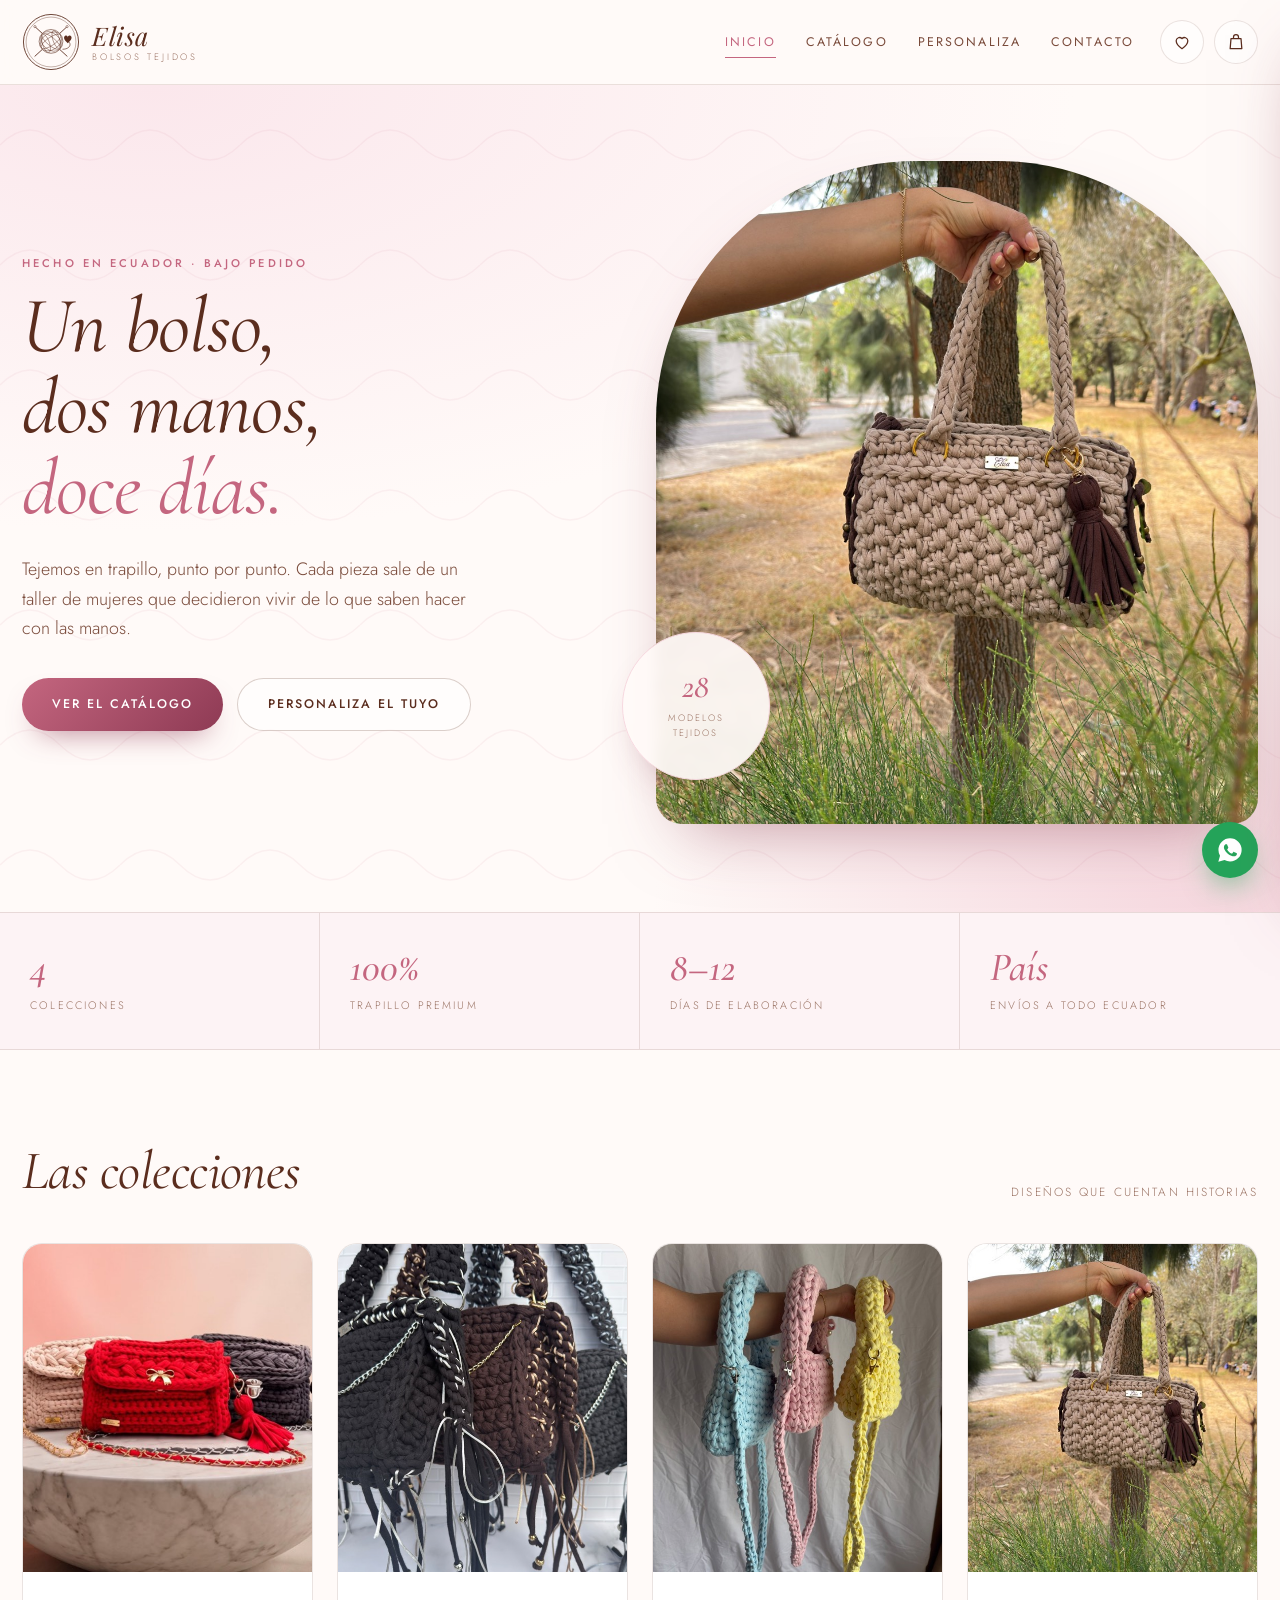
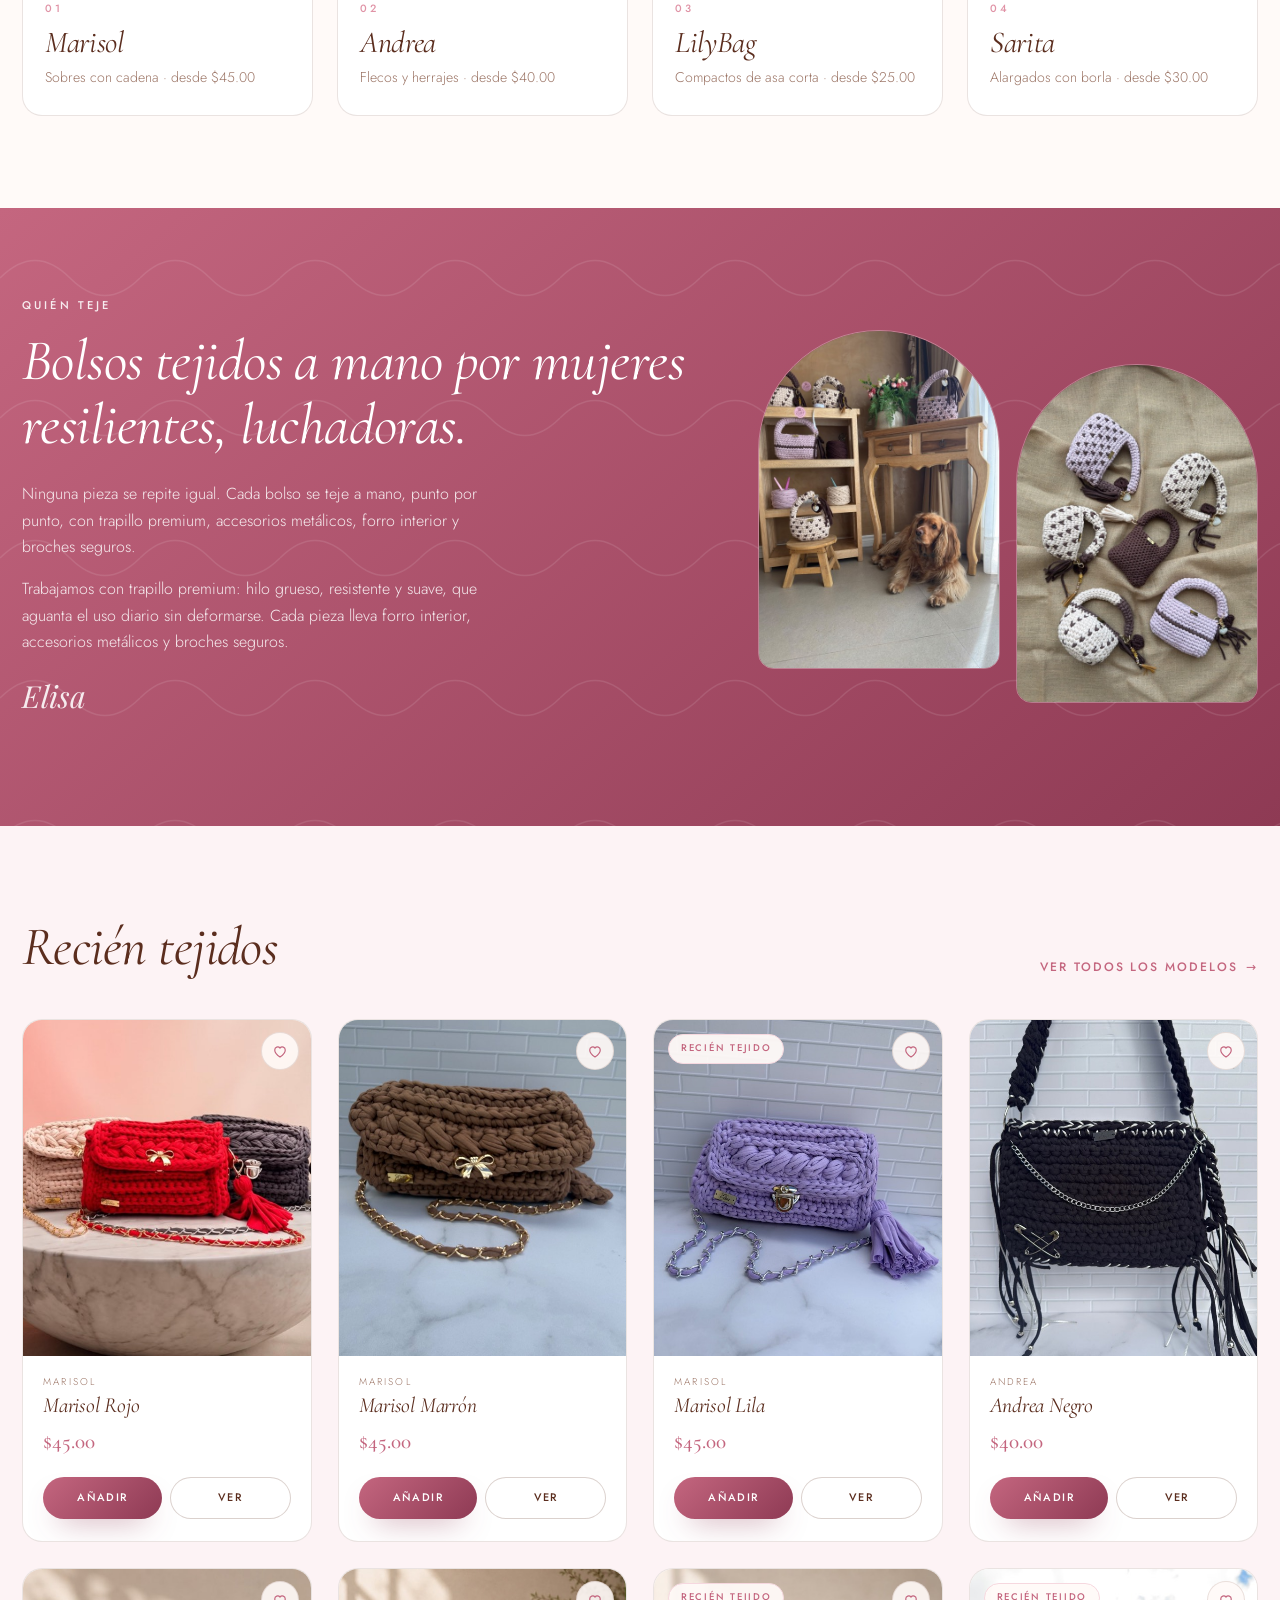
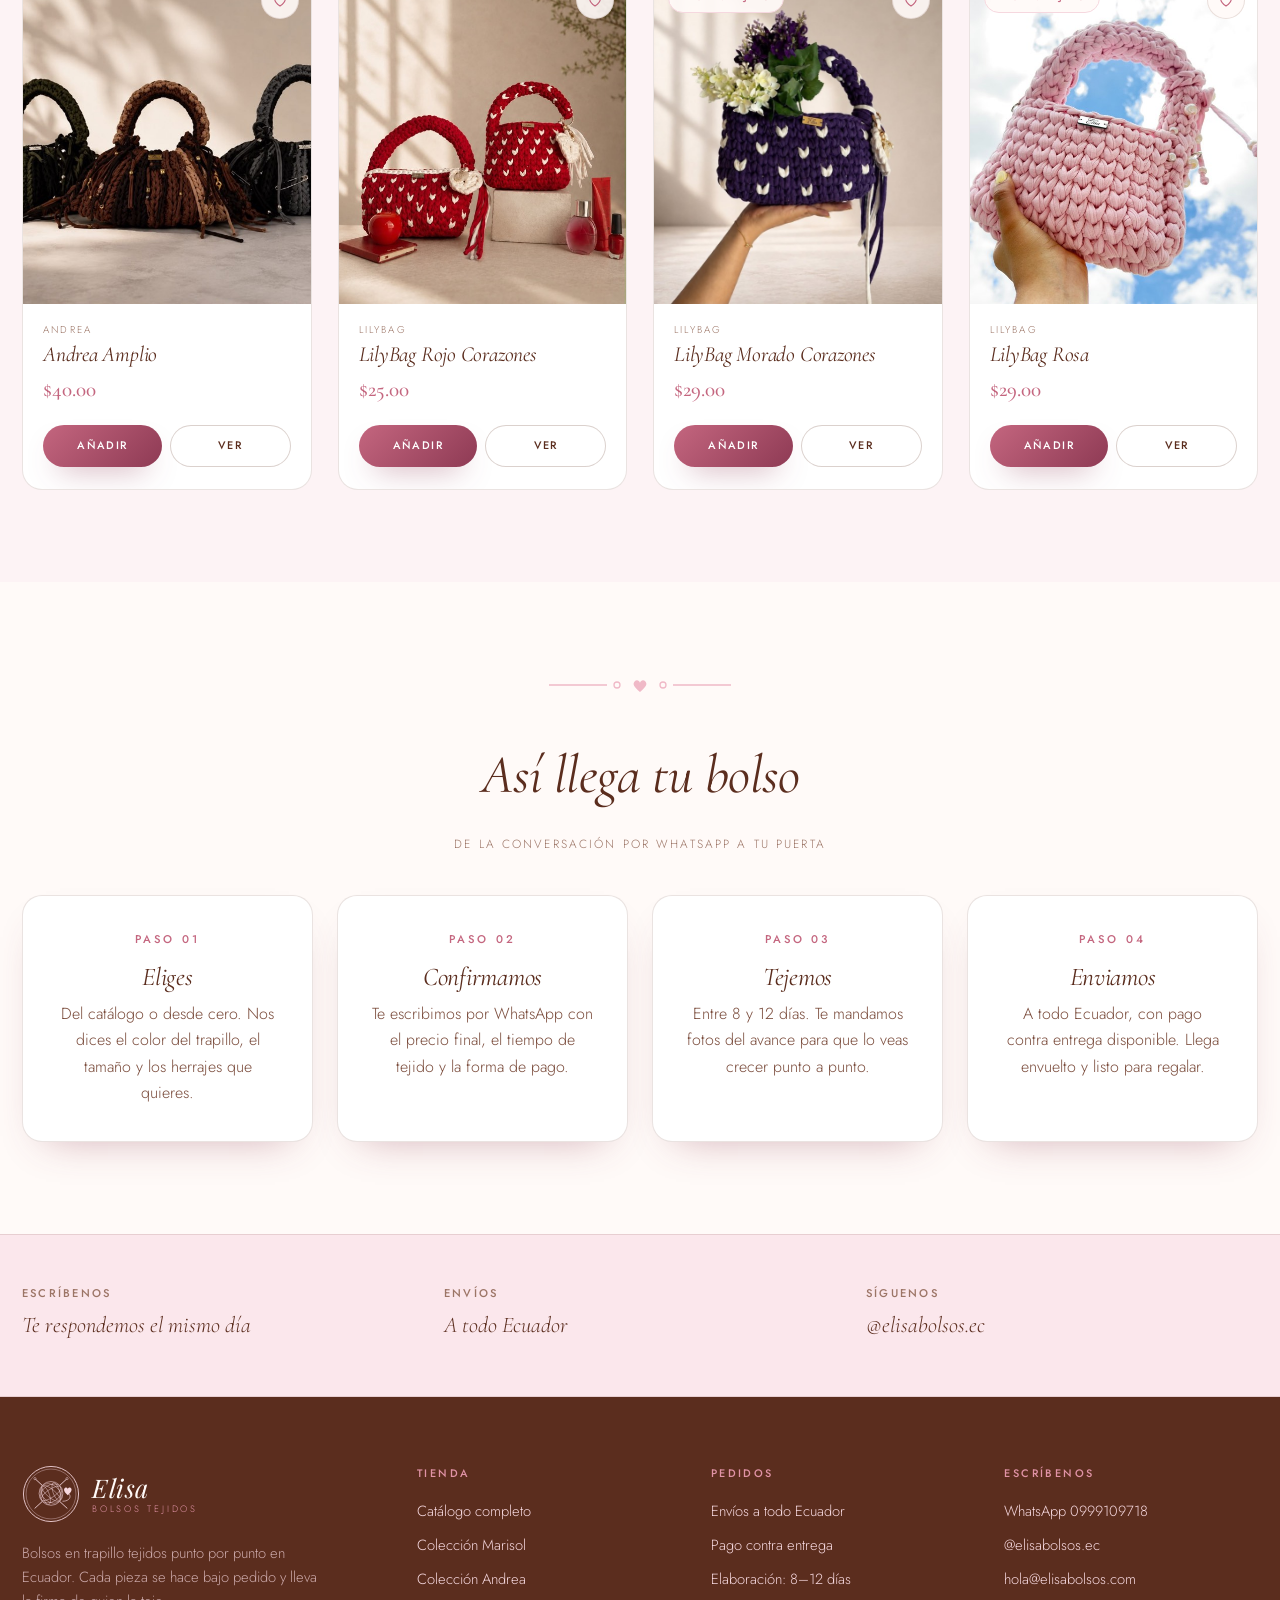
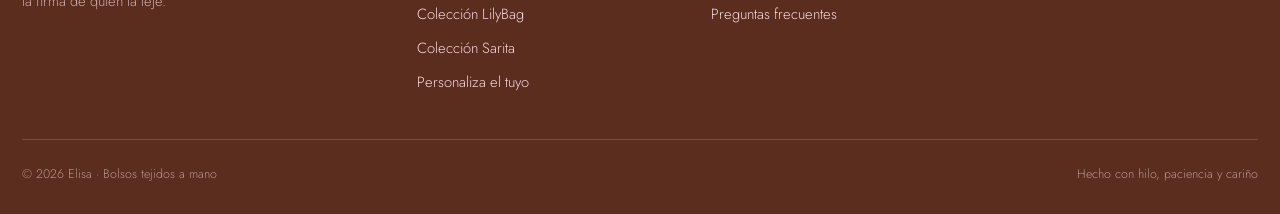
==== commit f1d56d41: "Add files via upload" ====
--- a/index.html
+++ b/index.html
@@ -6,8 +6,8 @@
 <title>Elisa · Bolsos tejidos a mano en Ecuador</title>
 <meta name="description" content="Bolsos en trapillo tejidos a mano, punto por punto, por un taller de mujeres en Ecuador. Cuatro colecciones, piezas únicas y bolsos hechos a tu medida.">
 <meta property="og:title" content="Elisa · Bolsos tejidos a mano">
-<meta property="og:description" content="Un bolso, dos manos, doce días. Trapillo de algodón tejido bajo pedido en Ecuador.">
-<meta property="og:image" content="assets/img/productos/luzmila-arena.jpg">
+<meta property="og:description" content="Diseños que cuentan historias. Hechos con amor, tejidos para ti.">
+<meta property="og:image" content="assets/img/productos/sarita-arena.jpg">
 <link rel="icon" href="data:image/svg+xml,%3Csvg xmlns='http://www.w3.org/2000/svg' viewBox='0 0 32 32'%3E%3Ctext y='26' font-size='26'%3E%F0%9F%A7%B6%3C/text%3E%3C/svg%3E">
 <link rel="preconnect" href="https://fonts.googleapis.com">
 <link rel="preconnect" href="https://fonts.gstatic.com" crossorigin>
@@ -32,7 +32,7 @@
         </div>
       </div>
       <div class="portada-figura">
-        <img src="assets/img/productos/luzmila-arena.jpg" alt="Bolso Luzmila Arena tejido en trapillo, colgado de un árbol">
+        <img src="assets/img/productos/sarita-arena.jpg" alt="Bolso Sarita Arena tejido en trapillo, colgado de un árbol">
         <div class="portada-sello">
           <div>
             <strong id="total-modelos">26</strong>
@@ -46,7 +46,7 @@
   <!-- Cifras -->
   <section class="cifras">
     <div class="cifra"><strong id="num-colecciones">4</strong><span>Colecciones</span></div>
-    <div class="cifra"><strong>100%</strong><span>Trapillo de algodón</span></div>
+    <div class="cifra"><strong>100%</strong><span>Trapillo premium</span></div>
     <div class="cifra"><strong>8–12</strong><span>Días de elaboración</span></div>
     <div class="cifra"><strong>País</strong><span>Envíos a todo Ecuador</span></div>
   </section>
@@ -56,7 +56,7 @@
     <div class="contenedor">
       <div class="encabezado-seccion">
         <h2 class="titulo-seccion">Las colecciones</h2>
-        <p>Cada una lleva el nombre de quien la teje</p>
+        <p>Diseños que cuentan historias</p>
       </div>
       <div class="grid-colecciones" id="grid-colecciones"></div>
     </div>
@@ -68,8 +68,8 @@
       <div class="revelar">
         <p class="eyebrow eyebrow-claro">Quién teje</p>
         <h2>Bolsos tejidos a mano por mujeres resilientes, luchadoras.</h2>
-        <p>Ninguna pieza se repite igual. El punto, la borla y la placa se hacen a pedido, y quien la teje firma el trabajo con su nombre.</p>
-        <p>Trabajamos con trapillo de algodón reciclado: hilo grueso, resistente y suave, que aguanta el uso diario sin deformarse. De ahí que un bolso tome entre ocho y doce días.</p>
+        <p>Ninguna pieza se repite igual. Cada bolso se teje a mano, punto por punto, con trapillo premium, accesorios metálicos, forro interior y broches seguros.</p>
+        <p>Trabajamos con trapillo premium: hilo grueso, resistente y suave, que aguanta el uso diario sin deformarse. Cada pieza lleva forro interior, accesorios metálicos y broches seguros.</p>
         <p class="firma">Elisa</p>
       </div>
       <div class="manifiesto-fotos revelar" id="fotos-taller"></div>
@@ -138,7 +138,7 @@
       </div>
       <div class="dato">
         <h4>Síguenos</h4>
-        <p><a href="https://instagram.com/elisabolsos" target="_blank" rel="noopener">@elisabolsos</a></p>
+        <p><a href="https://instagram.com/elisabolsos.ec" target="_blank" rel="noopener">@elisabolsos.ec</a></p>
       </div>
     </div>
   </section>
--- a/assets/css/estilo.css
+++ b/assets/css/estilo.css
@@ -1053,3 +1053,49 @@
   .favorito { width: 32px; height: 32px; top: 9px; right: 9px; }
   .favorito svg { width: 15px; height: 15px; }
 }
+
+/* ---------------- Ficha de colección (catálogo) ---------------- */
+
+.ficha-coleccion {
+  background: #fff;
+  border: 1px solid var(--linea);
+  border-radius: var(--radio);
+  padding: 26px 24px;
+  box-shadow: var(--sombra);
+  display: flex;
+  flex-direction: column;
+}
+.ficha-coleccion h4 {
+  font-family: var(--sans);
+  font-size: .68rem;
+  letter-spacing: .2em;
+  text-transform: uppercase;
+  color: var(--cacao-suave);
+  font-weight: 500;
+  margin: 0 0 6px;
+}
+.ficha-precio {
+  font-family: var(--serif);
+  font-style: italic;
+  font-size: 1.9rem;
+  font-weight: 500;
+  color: var(--rosa-profundo);
+  margin: 0 0 12px;
+  line-height: 1;
+}
+.ficha-texto {
+  margin: 0 0 18px;
+  font-size: .92rem;
+  color: var(--cacao-medio);
+  flex: 1;
+}
+.ficha-datos { margin: 0; display: grid; gap: 10px; }
+.ficha-datos > div { border-top: 1px dashed var(--linea); padding-top: 10px; }
+.ficha-datos dt {
+  font-size: .62rem;
+  letter-spacing: .18em;
+  text-transform: uppercase;
+  color: var(--cacao-suave);
+  margin-bottom: 3px;
+}
+.ficha-datos dd { margin: 0; font-size: .86rem; color: var(--cacao); }
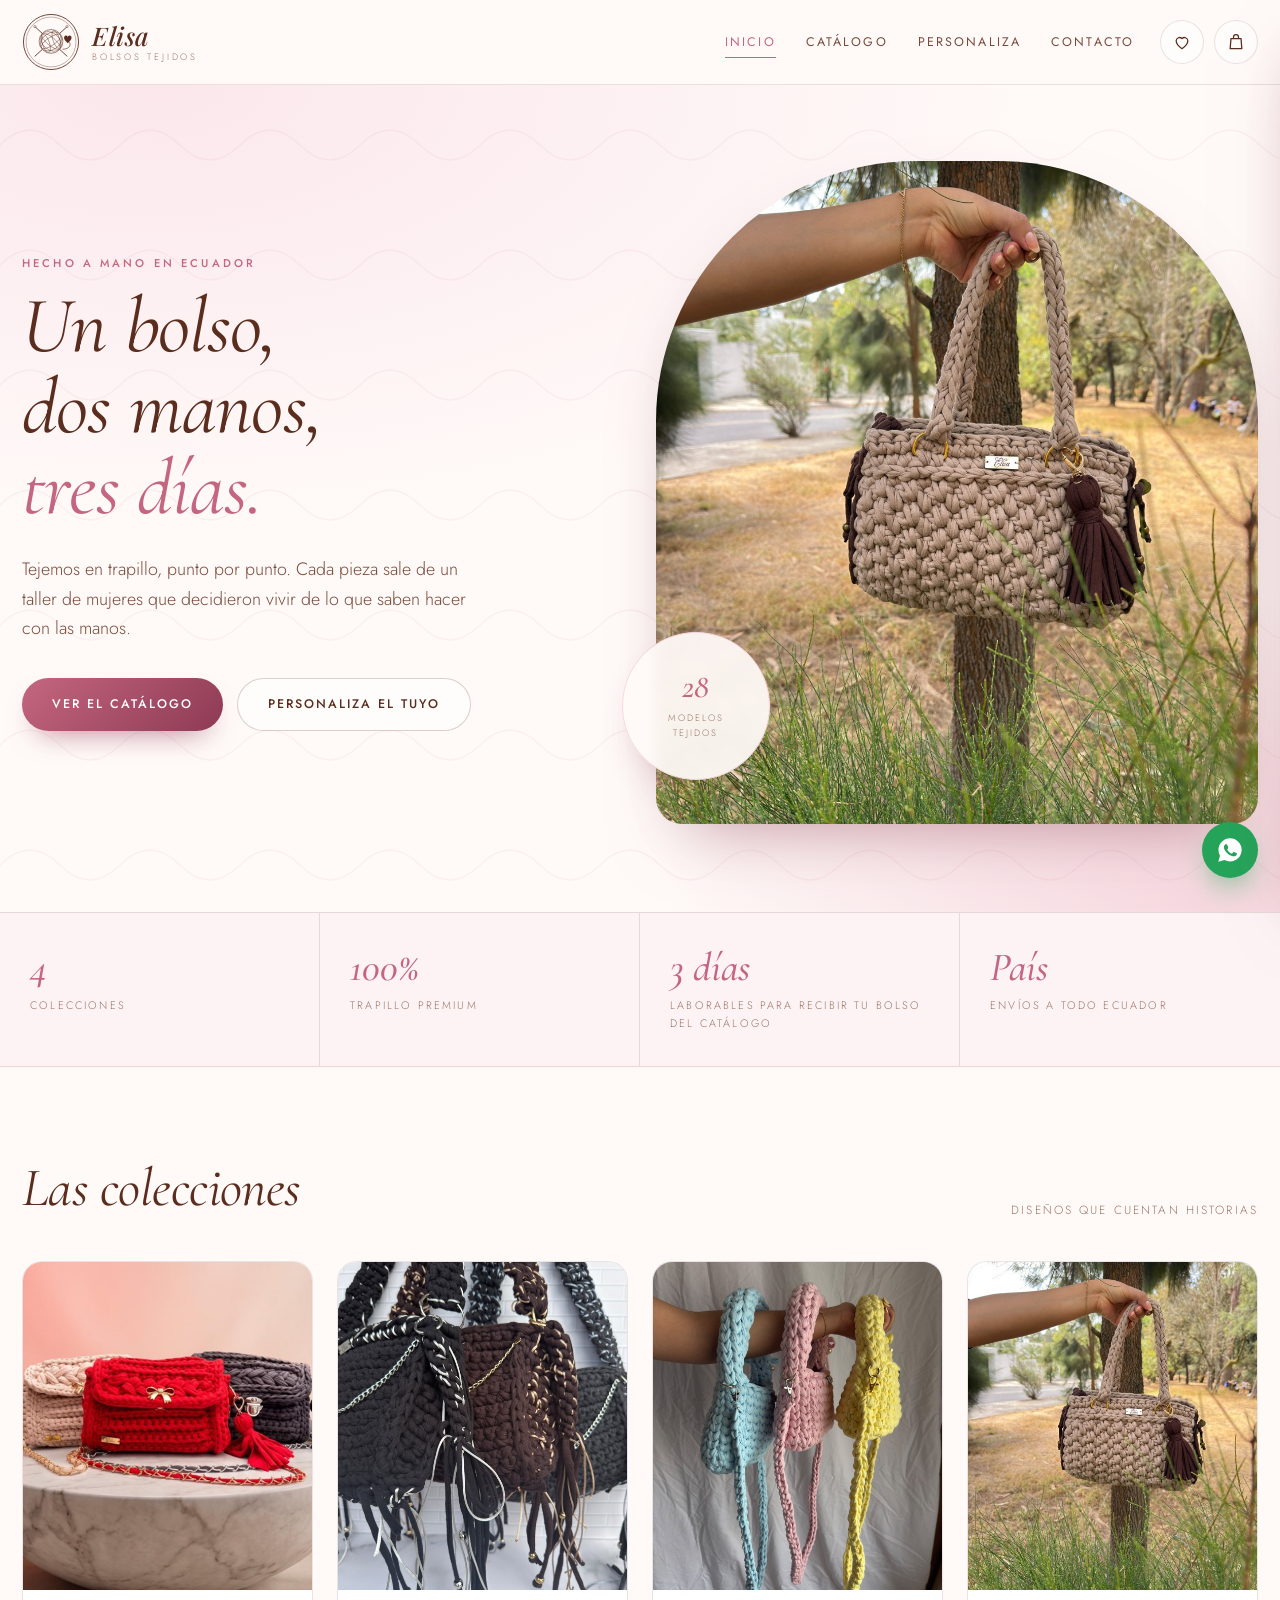
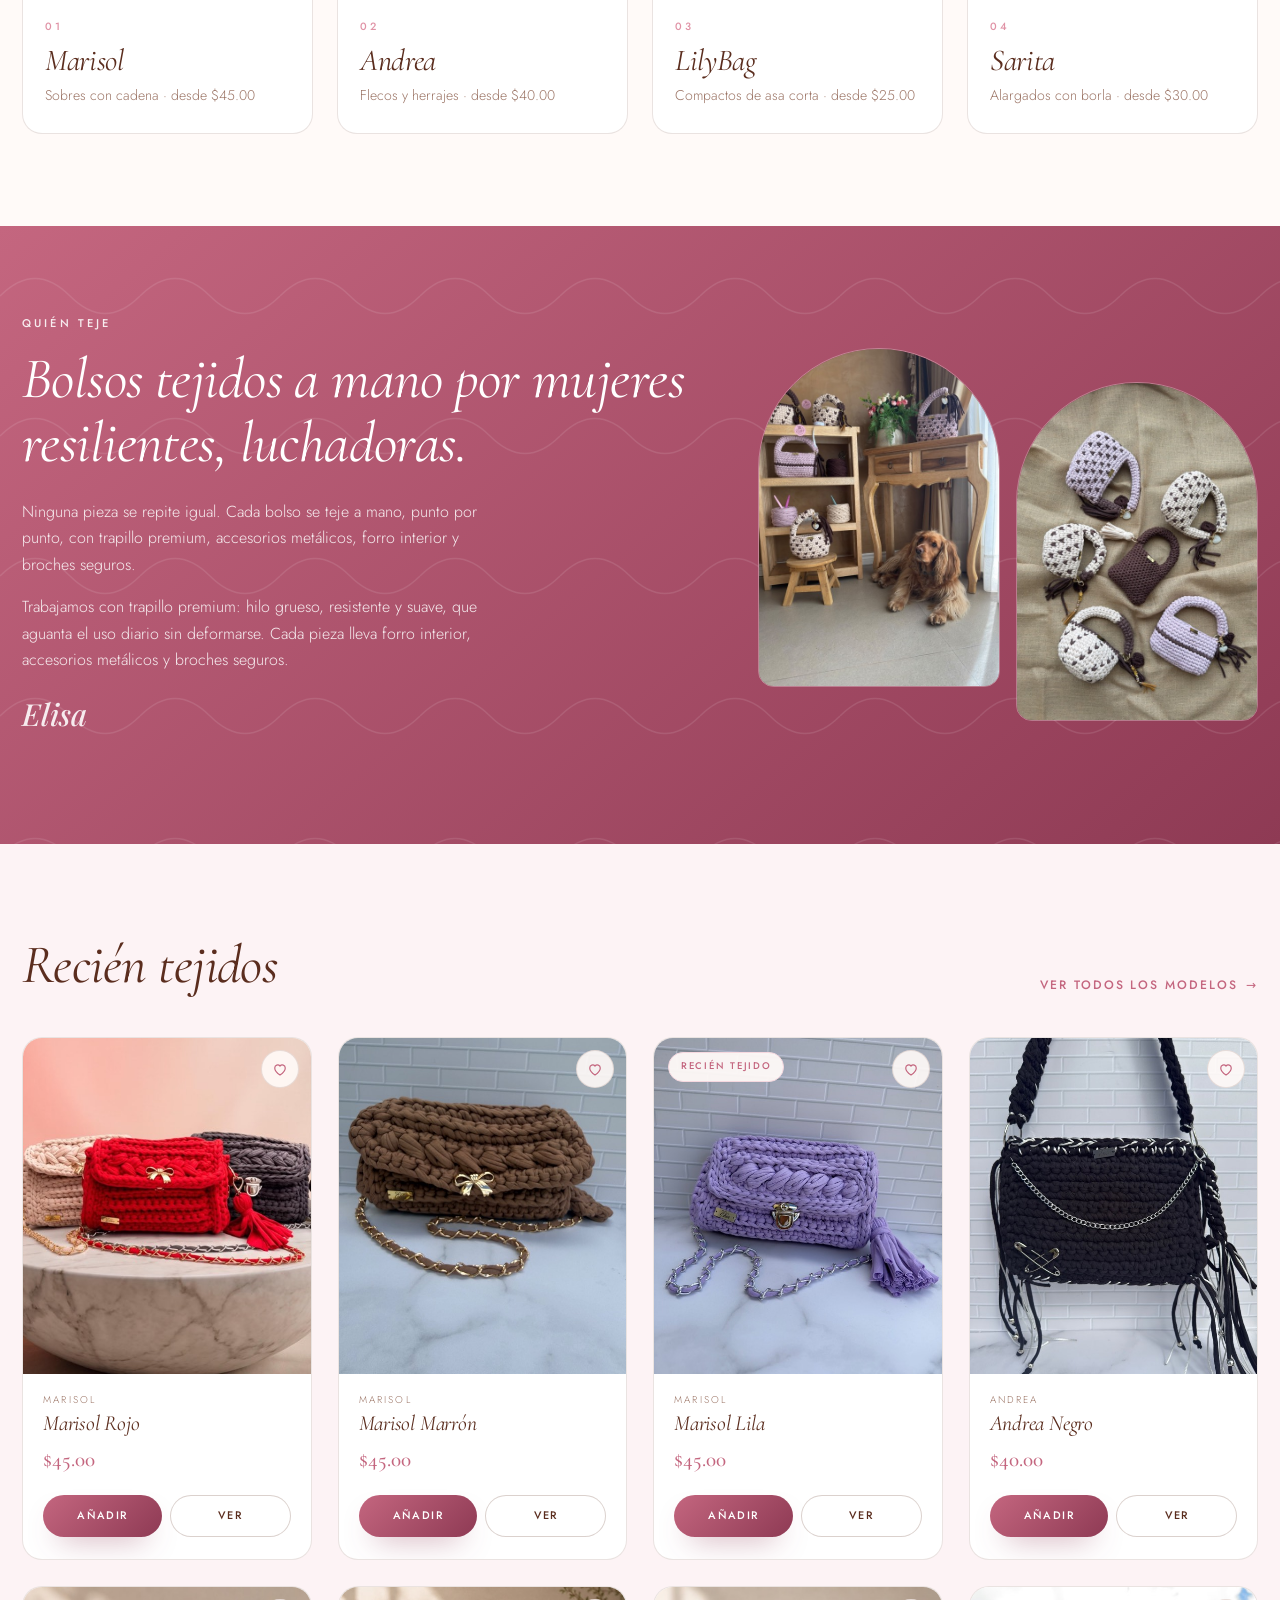
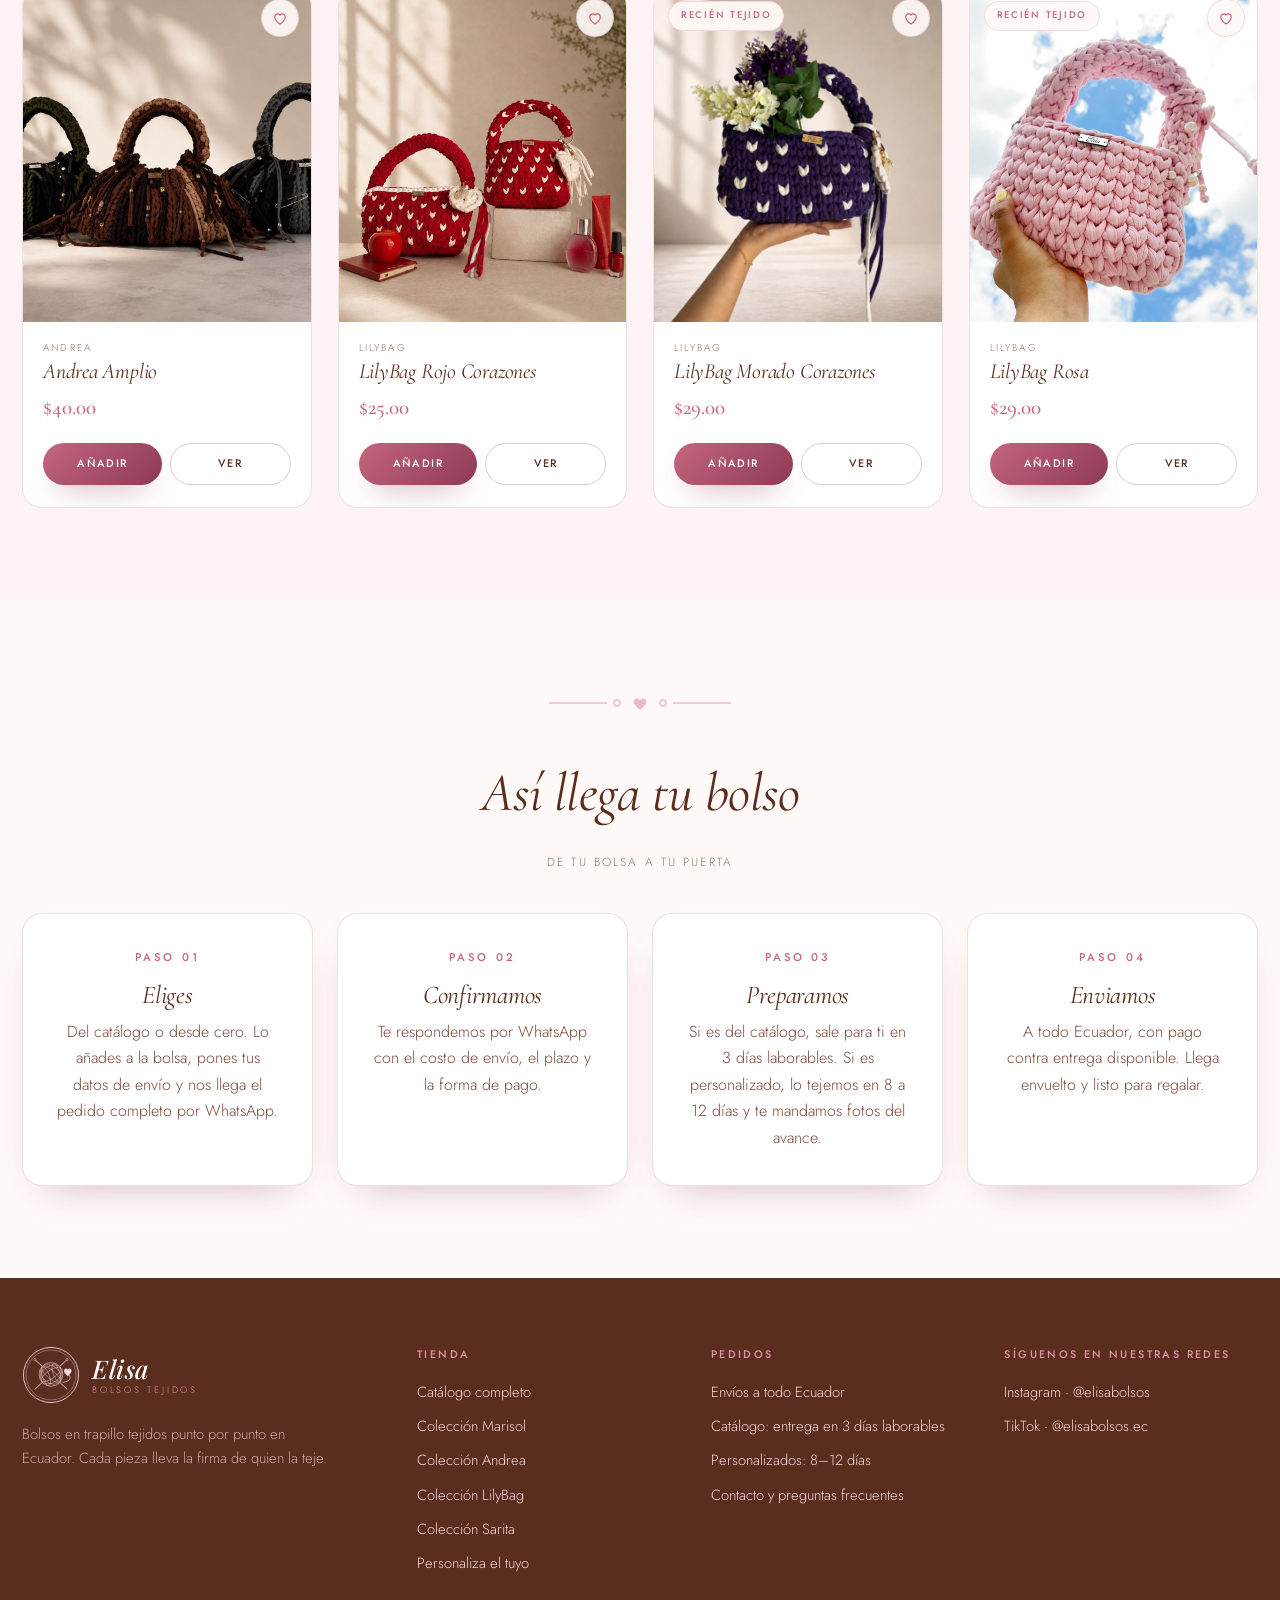
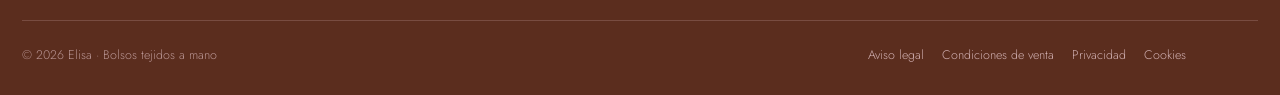
==== commit 91f506ec: "Add files via upload" ====
--- a/index.html
+++ b/index.html
@@ -9,8 +9,6 @@
 <meta property="og:description" content="Diseños que cuentan historias. Hechos con amor, tejidos para ti.">
 <meta property="og:image" content="assets/img/productos/sarita-arena.jpg">
 <link rel="icon" href="data:image/svg+xml,%3Csvg xmlns='http://www.w3.org/2000/svg' viewBox='0 0 32 32'%3E%3Ctext y='26' font-size='26'%3E%F0%9F%A7%B6%3C/text%3E%3C/svg%3E">
-<link rel="preconnect" href="https://fonts.googleapis.com">
-<link rel="preconnect" href="https://fonts.gstatic.com" crossorigin>
 <link rel="stylesheet" href="assets/css/estilo.css">
 </head>
 <body data-pagina="inicio">
@@ -23,8 +21,8 @@
   <section class="portada">
     <div class="contenedor portada-grid">
       <div>
-        <p class="eyebrow">Hecho en Ecuador · Bajo pedido</p>
-        <h1>Un bolso,<br>dos manos,<br><em>doce días.</em></h1>
+        <p class="eyebrow">Hecho a mano en Ecuador</p>
+        <h1>Un bolso,<br>dos manos,<br><em>tres días.</em></h1>
         <p class="entrada">Tejemos en trapillo, punto por punto. Cada pieza sale de un taller de mujeres que decidieron vivir de lo que saben hacer con las manos.</p>
         <div class="portada-acciones">
           <a class="boton boton-principal" href="catalogo.html">Ver el catálogo</a>
@@ -47,7 +45,7 @@
   <section class="cifras">
     <div class="cifra"><strong id="num-colecciones">4</strong><span>Colecciones</span></div>
     <div class="cifra"><strong>100%</strong><span>Trapillo premium</span></div>
-    <div class="cifra"><strong>8–12</strong><span>Días de elaboración</span></div>
+    <div class="cifra"><strong>3 días</strong><span>Laborables para recibir tu bolso del catálogo</span></div>
     <div class="cifra"><strong>País</strong><span>Envíos a todo Ecuador</span></div>
   </section>
 
@@ -98,47 +96,29 @@
           <path class="corazon" d="M95 18c-6-5-8-8-5-11 2-2 5 0 5 2 0-2 3-4 5-2 3 3 1 6-5 11Z"/>
         </svg>
         <h2 class="titulo-seccion">Así llega tu bolso</h2>
-        <p>De la conversación por WhatsApp a tu puerta</p>
+        <p>De tu bolsa a tu puerta</p>
       </div>
       <div class="grid-colecciones">
         <article class="tarjeta revelar">
           <p class="eyebrow">Paso 01</p>
           <h3 style="font-size:1.6rem;font-style:italic;margin-bottom:10px">Eliges</h3>
-          <p class="texto-suave" style="margin:0">Del catálogo o desde cero. Nos dices el color del trapillo, el tamaño y los herrajes que quieres.</p>
+          <p class="texto-suave" style="margin:0">Del catálogo o desde cero. Lo añades a la bolsa, pones tus datos de envío y nos llega el pedido completo por WhatsApp.</p>
         </article>
         <article class="tarjeta revelar">
           <p class="eyebrow">Paso 02</p>
           <h3 style="font-size:1.6rem;font-style:italic;margin-bottom:10px">Confirmamos</h3>
-          <p class="texto-suave" style="margin:0">Te escribimos por WhatsApp con el precio final, el tiempo de tejido y la forma de pago.</p>
+          <p class="texto-suave" style="margin:0">Te respondemos por WhatsApp con el costo de envío, el plazo y la forma de pago.</p>
         </article>
         <article class="tarjeta revelar">
           <p class="eyebrow">Paso 03</p>
-          <h3 style="font-size:1.6rem;font-style:italic;margin-bottom:10px">Tejemos</h3>
-          <p class="texto-suave" style="margin:0">Entre 8 y 12 días. Te mandamos fotos del avance para que lo veas crecer punto a punto.</p>
+          <h3 style="font-size:1.6rem;font-style:italic;margin-bottom:10px">Preparamos</h3>
+          <p class="texto-suave" style="margin:0">Si es del catálogo, sale para ti en 3 días laborables. Si es personalizado, lo tejemos en 8 a 12 días y te mandamos fotos del avance.</p>
         </article>
         <article class="tarjeta revelar">
           <p class="eyebrow">Paso 04</p>
           <h3 style="font-size:1.6rem;font-style:italic;margin-bottom:10px">Enviamos</h3>
           <p class="texto-suave" style="margin:0">A todo Ecuador, con pago contra entrega disponible. Llega envuelto y listo para regalar.</p>
         </article>
-      </div>
-    </div>
-  </section>
-
-  <!-- Franja de contacto -->
-  <section class="franja-contacto">
-    <div class="contenedor franja-grid">
-      <div class="dato">
-        <h4>Escríbenos</h4>
-        <p><a href="contacto.html">Te respondemos el mismo día</a></p>
-      </div>
-      <div class="dato">
-        <h4>Envíos</h4>
-        <p>A todo Ecuador</p>
-      </div>
-      <div class="dato">
-        <h4>Síguenos</h4>
-        <p><a href="https://instagram.com/elisabolsos.ec" target="_blank" rel="noopener">@elisabolsos.ec</a></p>
       </div>
     </div>
   </section>
--- a/assets/css/estilo.css
+++ b/assets/css/estilo.css
@@ -3,7 +3,99 @@
    Paleta romántica: rosas empolvados + cacao del logo
    ============================================================ */
 
-@import url('https://fonts.googleapis.com/css2?family=Cormorant+Garamond:ital,wght@0,300;0,400;0,500;0,600;1,300;1,400;1,500&family=Jost:wght@300;400;500;600&family=Playfair+Display:ital,wght@1,500;1,600&display=swap');
+/* Tipografías alojadas en el propio sitio (sin Google Fonts): así ningún
+   dato del visitante sale hacia servidores de terceros. Licencia OFL 1.1. */
+@font-face {
+  font-family: 'Cormorant Garamond';
+  font-style: normal;
+  font-weight: 300;
+  font-display: swap;
+  src: url('../fonts/cormorant-garamond-latin-300-normal.woff2') format('woff2');
+}
+@font-face {
+  font-family: 'Cormorant Garamond';
+  font-style: normal;
+  font-weight: 400;
+  font-display: swap;
+  src: url('../fonts/cormorant-garamond-latin-400-normal.woff2') format('woff2');
+}
+@font-face {
+  font-family: 'Cormorant Garamond';
+  font-style: normal;
+  font-weight: 500;
+  font-display: swap;
+  src: url('../fonts/cormorant-garamond-latin-500-normal.woff2') format('woff2');
+}
+@font-face {
+  font-family: 'Cormorant Garamond';
+  font-style: normal;
+  font-weight: 600;
+  font-display: swap;
+  src: url('../fonts/cormorant-garamond-latin-600-normal.woff2') format('woff2');
+}
+@font-face {
+  font-family: 'Cormorant Garamond';
+  font-style: italic;
+  font-weight: 300;
+  font-display: swap;
+  src: url('../fonts/cormorant-garamond-latin-300-italic.woff2') format('woff2');
+}
+@font-face {
+  font-family: 'Cormorant Garamond';
+  font-style: italic;
+  font-weight: 400;
+  font-display: swap;
+  src: url('../fonts/cormorant-garamond-latin-400-italic.woff2') format('woff2');
+}
+@font-face {
+  font-family: 'Cormorant Garamond';
+  font-style: italic;
+  font-weight: 500;
+  font-display: swap;
+  src: url('../fonts/cormorant-garamond-latin-500-italic.woff2') format('woff2');
+}
+@font-face {
+  font-family: 'Jost';
+  font-style: normal;
+  font-weight: 300;
+  font-display: swap;
+  src: url('../fonts/jost-latin-300-normal.woff2') format('woff2');
+}
+@font-face {
+  font-family: 'Jost';
+  font-style: normal;
+  font-weight: 400;
+  font-display: swap;
+  src: url('../fonts/jost-latin-400-normal.woff2') format('woff2');
+}
+@font-face {
+  font-family: 'Jost';
+  font-style: normal;
+  font-weight: 500;
+  font-display: swap;
+  src: url('../fonts/jost-latin-500-normal.woff2') format('woff2');
+}
+@font-face {
+  font-family: 'Jost';
+  font-style: normal;
+  font-weight: 600;
+  font-display: swap;
+  src: url('../fonts/jost-latin-600-normal.woff2') format('woff2');
+}
+@font-face {
+  font-family: 'Playfair Display';
+  font-style: italic;
+  font-weight: 500;
+  font-display: swap;
+  src: url('../fonts/playfair-display-latin-500-italic.woff2') format('woff2');
+}
+@font-face {
+  font-family: 'Playfair Display';
+  font-style: italic;
+  font-weight: 600;
+  font-display: swap;
+  src: url('../fonts/playfair-display-latin-600-italic.woff2') format('woff2');
+}
 
 :root {
   --crema: #FFFAF8;
@@ -1099,3 +1191,55 @@
   margin-bottom: 3px;
 }
 .ficha-datos dd { margin: 0; font-size: .86rem; color: var(--cacao); }
+
+/* ---------------- Bolsa · paso de datos de envío ---------------- */
+
+.form-envio { min-width: 0; }
+.form-envio .campo { margin-bottom: 14px; gap: 6px; min-width: 0; }
+.form-envio input, .form-envio select, .form-envio textarea { width: 100%; min-width: 0; }
+.form-envio .campo textarea { min-height: 70px; }
+.form-envio .fila-campos { gap: 12px; grid-template-columns: minmax(0, 1fr) minmax(0, 1fr); }
+.form-envio-intro { font-size: .86rem; margin: 6px 0 18px; }
+.volver-bolsa {
+  font-size: .74rem; letter-spacing: .14em; text-transform: uppercase;
+  color: var(--rosa-profundo); padding: 4px 0;
+}
+.volver-bolsa:hover { color: var(--vino); }
+.form-envio .casilla { align-items: flex-start; margin-top: 4px; }
+.form-envio .casilla span { font-size: .8rem; line-height: 1.5; }
+.form-envio .casilla a, .aviso-datos a { color: var(--rosa-profundo); text-decoration: underline; text-underline-offset: 3px; }
+.form-envio [aria-invalid="true"] { border-color: var(--vino) !important; }
+.form-envio-error { color: var(--vino); margin: -6px 0 12px; font-weight: 400; }
+@media (max-width: 380px) { .form-envio .fila-campos { grid-template-columns: 1fr; } }
+
+/* ---------------- Franja de contacto con cuatro datos ---------------- */
+
+.franja-grid-4 { grid-template-columns: repeat(4, 1fr); }
+.franja-grid-4 .dato p { overflow-wrap: anywhere; }
+@media (max-width: 900px) { .franja-grid-4 { grid-template-columns: 1fr 1fr; } }
+@media (max-width: 560px) { .franja-grid-4 { grid-template-columns: 1fr; } }
+
+/* ---------------- Pie · enlaces legales ---------------- */
+
+.pie-legal { display: flex; flex-wrap: wrap; gap: 6px 18px; margin-right: 72px; } /* deja sitio al botón flotante de WhatsApp */
+.pie-legal a { color: rgba(246, 216, 223, .75); }
+
+/* ---------------- Páginas legales ---------------- */
+
+.legal { padding: 70px 0 90px; }
+.legal .contenedor { max-width: 820px; }
+.legal h1 { font-size: clamp(2.2rem, 5vw, 3.2rem); font-style: italic; margin-bottom: 10px; }
+.legal .actualizado { font-size: .8rem; color: var(--cacao-suave); margin: 0 0 40px; }
+.legal h2 { font-size: 1.65rem; font-style: italic; margin: 42px 0 12px; }
+.legal p, .legal li { max-width: 72ch; }
+.legal ul { padding-left: 1.2em; }
+.legal li { margin-bottom: 6px; }
+.legal a { color: var(--rosa-profundo); text-decoration: underline; text-underline-offset: 3px; }
+.legal .ficha-titular {
+  background: var(--papel); border: 1px solid var(--linea); border-radius: var(--radio-sm);
+  padding: 20px 24px; margin: 0 0 10px; list-style: none;
+}
+.legal .ficha-titular li { margin-bottom: 4px; }
+.legal .destacado {
+  border-left: 3px solid var(--rosa-fuerte); padding: 4px 0 4px 18px; margin: 18px 0;
+}
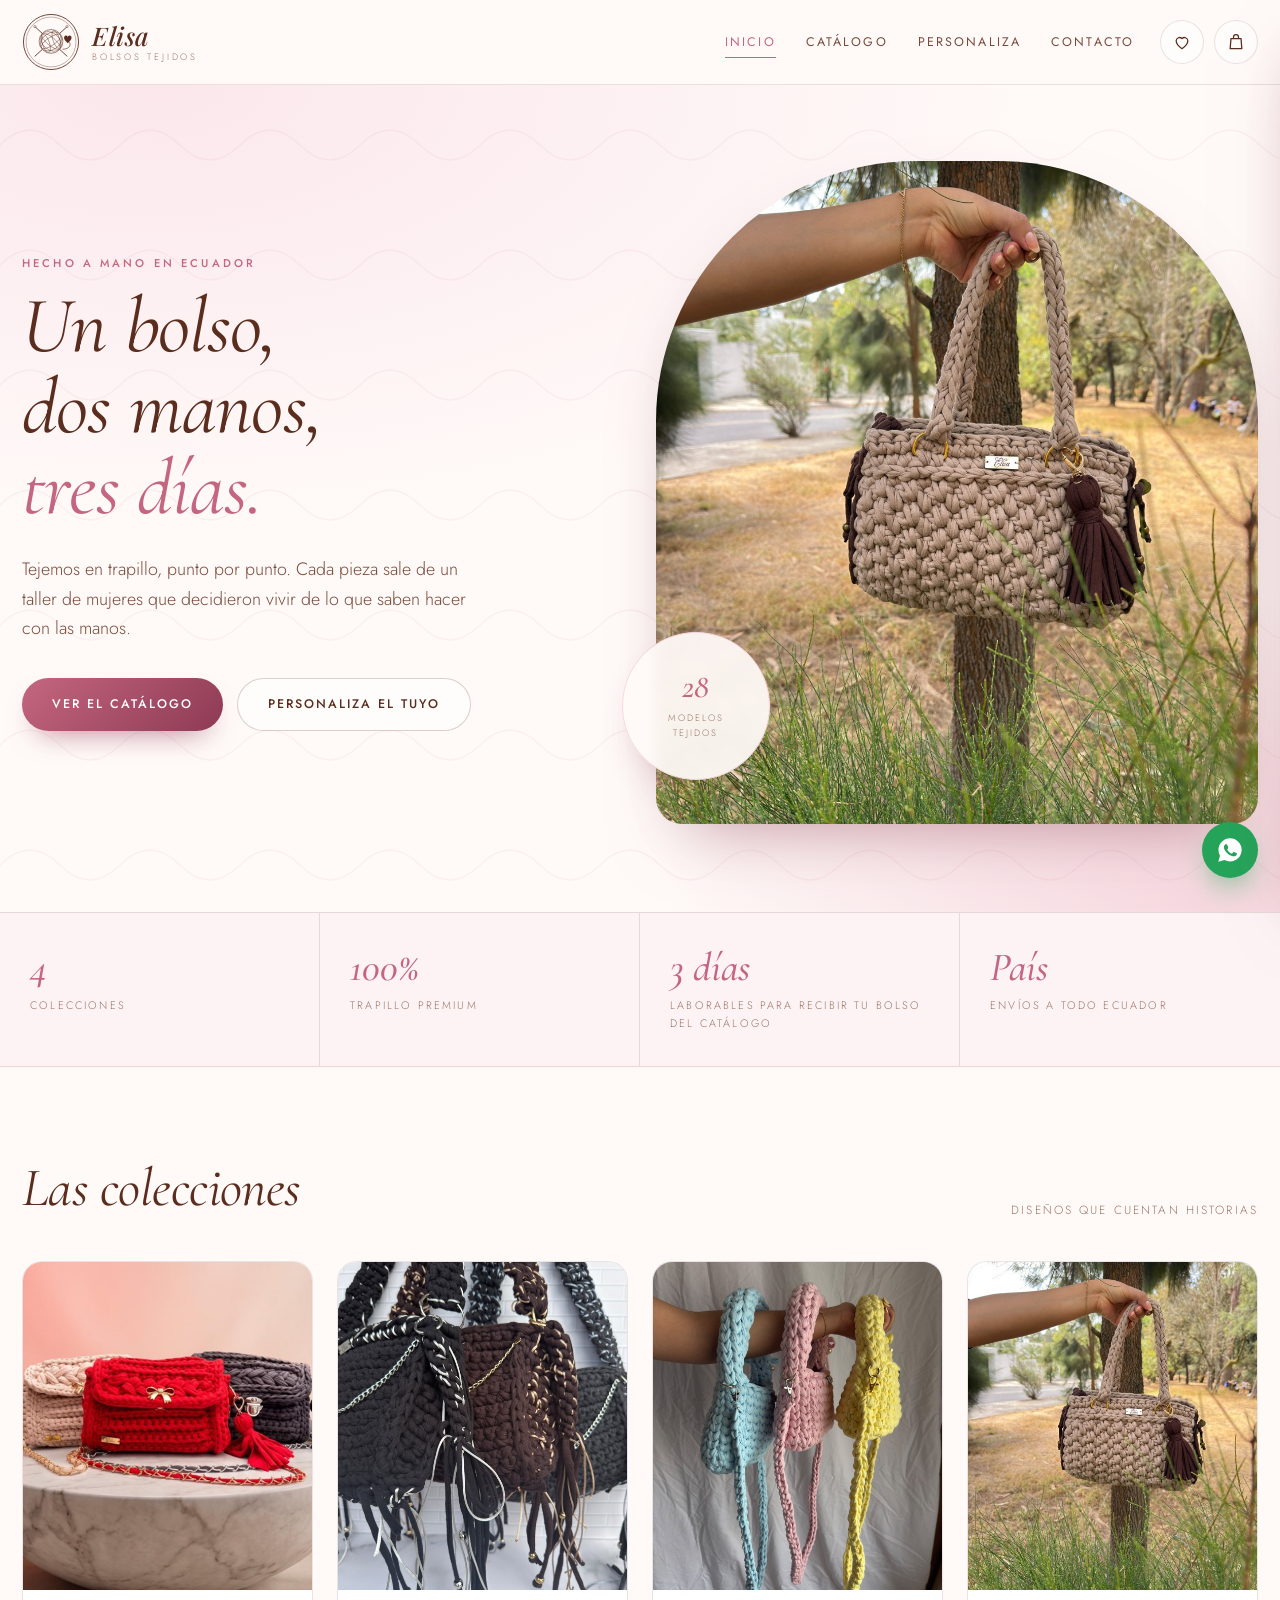
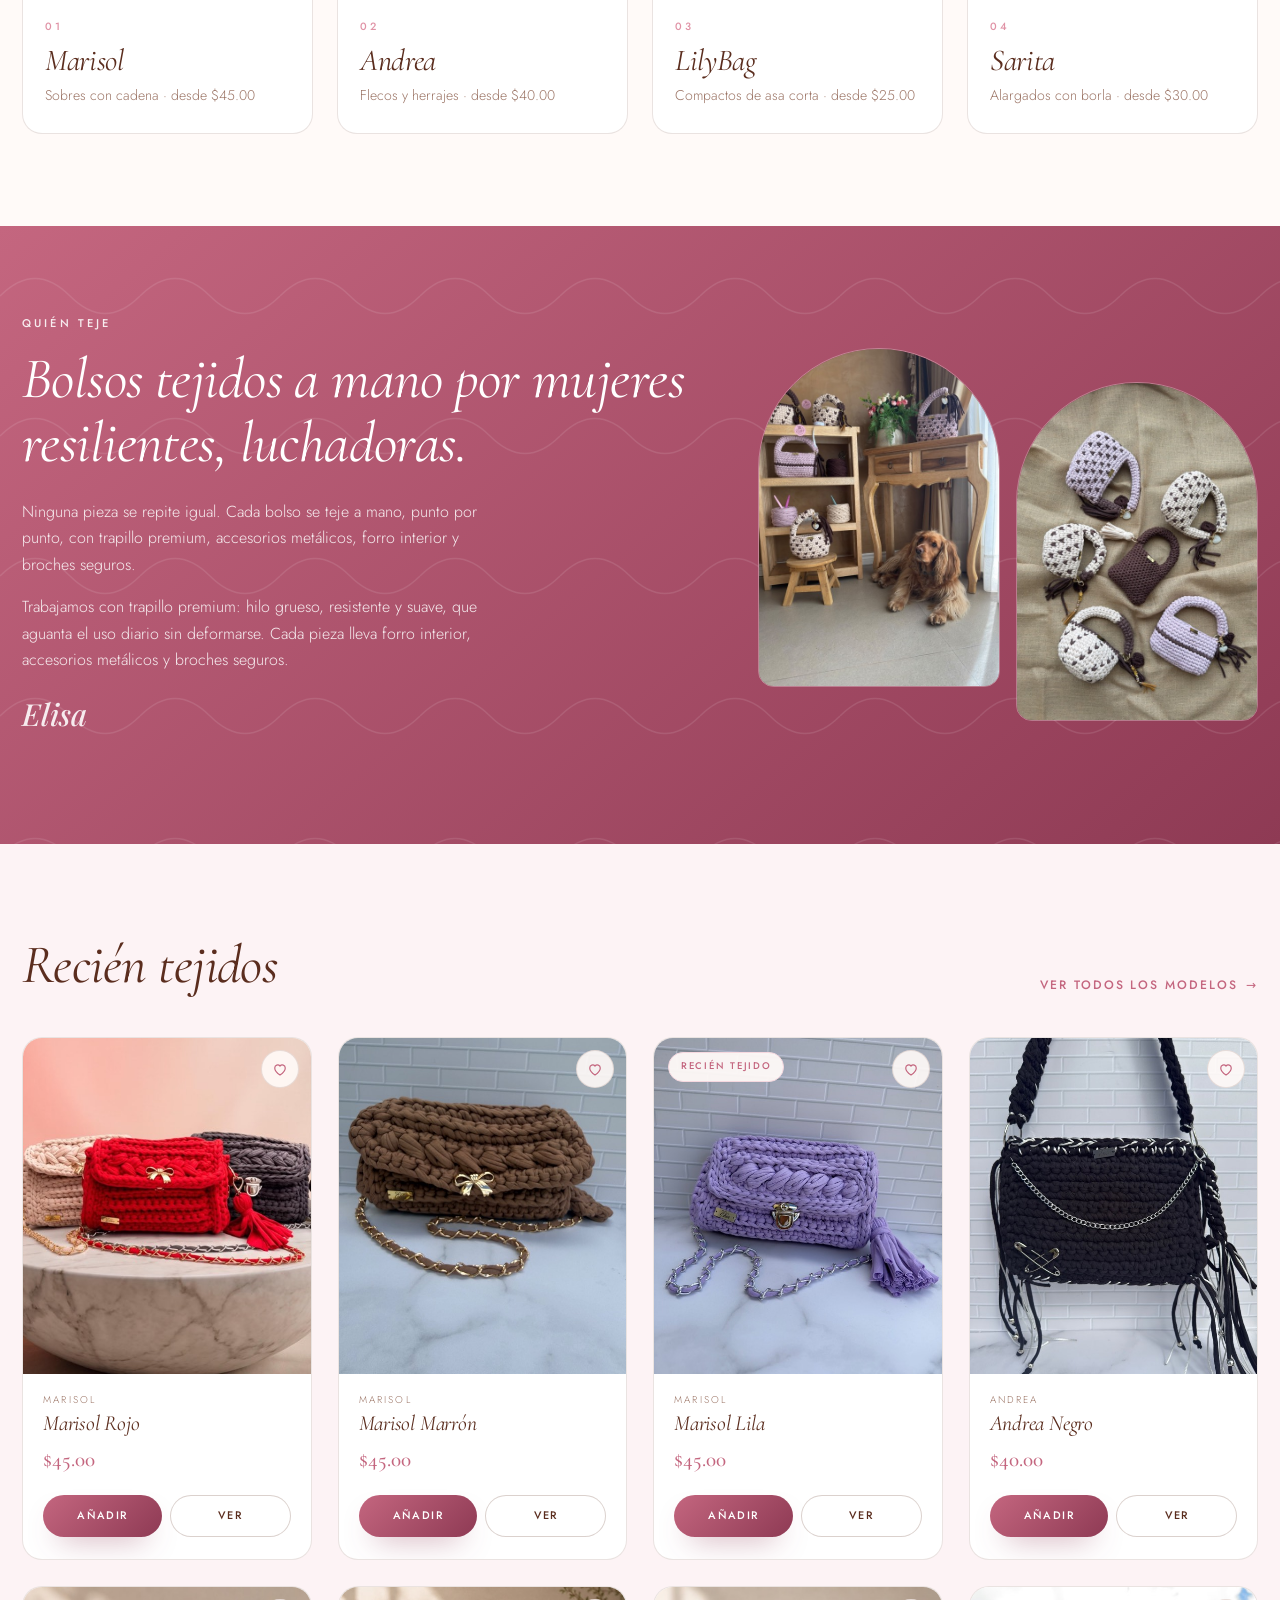
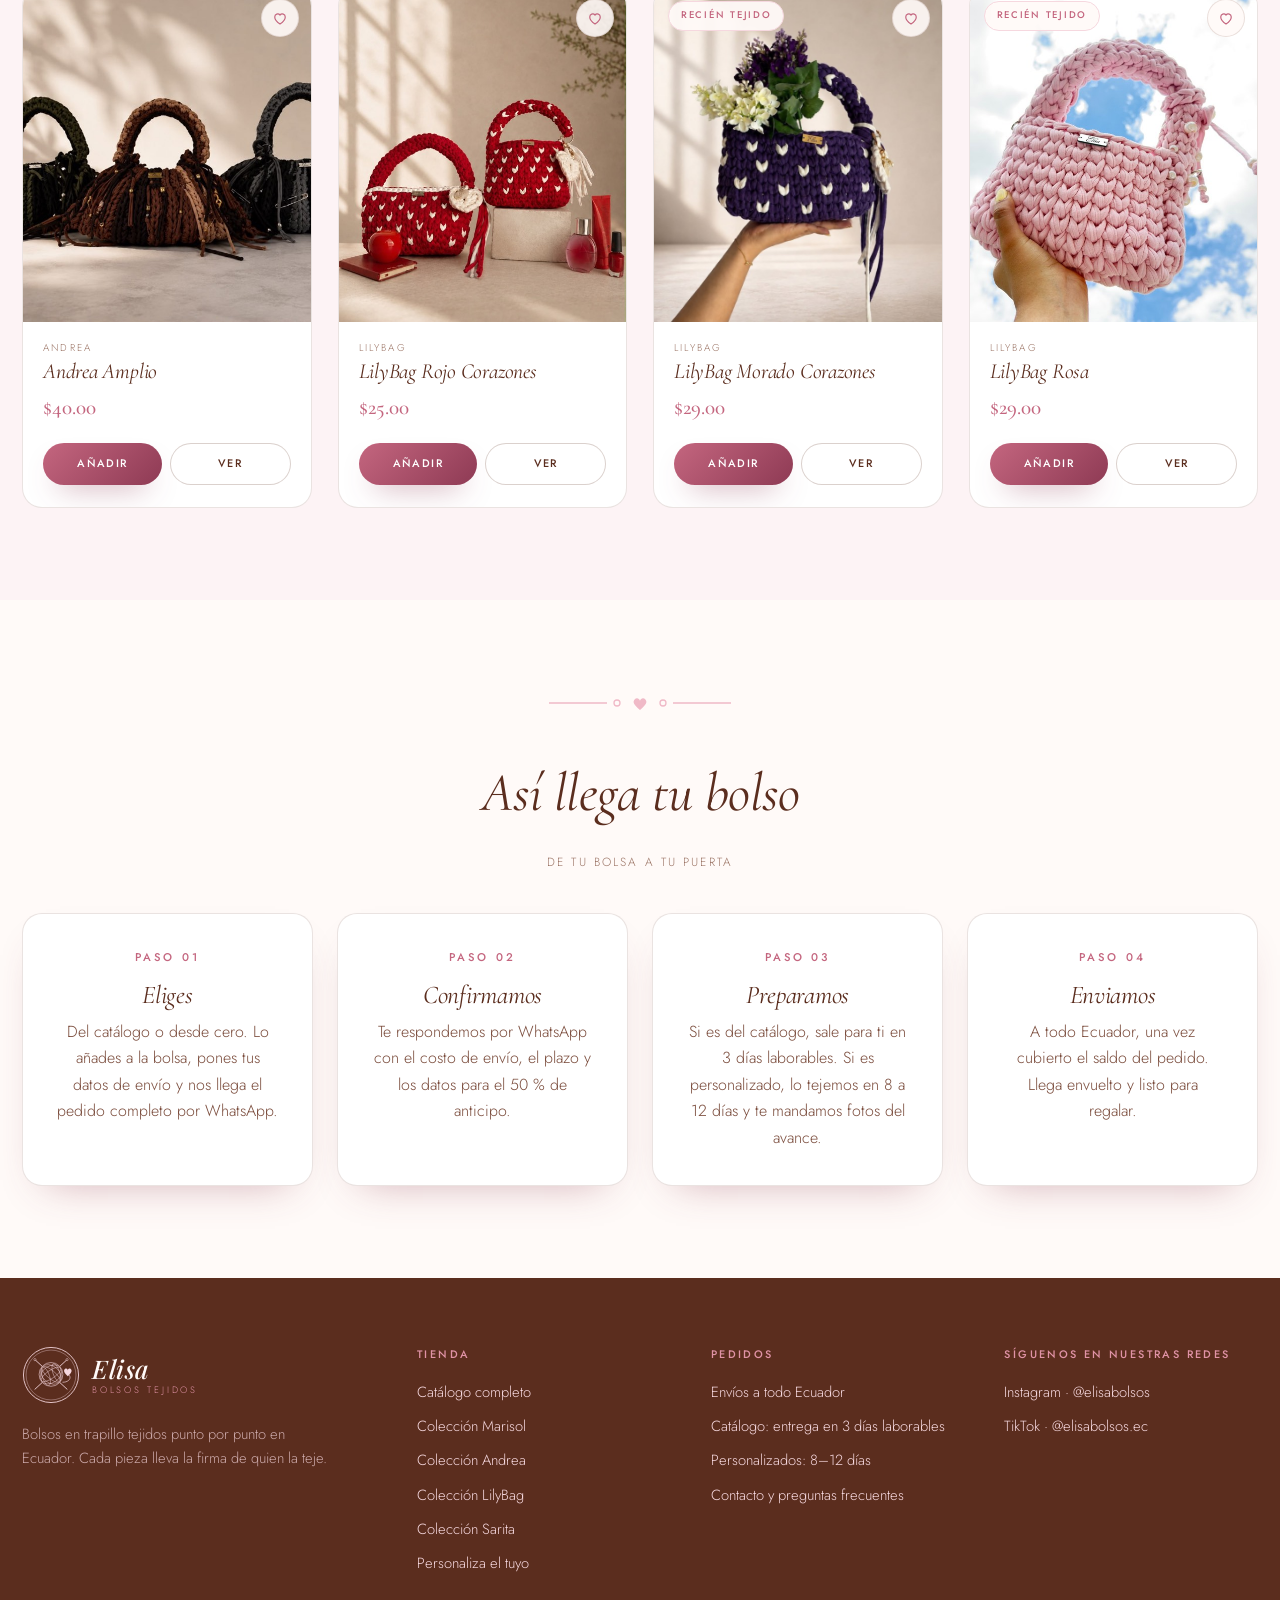
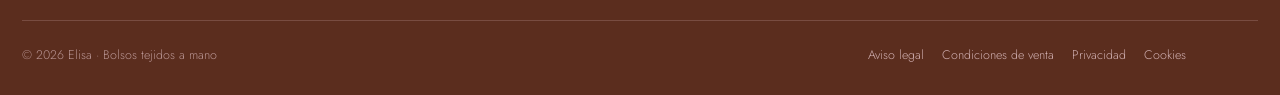
==== commit 2f3511d5: "Add files via upload" ====
--- a/index.html
+++ b/index.html
@@ -107,7 +107,7 @@
         <article class="tarjeta revelar">
           <p class="eyebrow">Paso 02</p>
           <h3 style="font-size:1.6rem;font-style:italic;margin-bottom:10px">Confirmamos</h3>
-          <p class="texto-suave" style="margin:0">Te respondemos por WhatsApp con el costo de envío, el plazo y la forma de pago.</p>
+          <p class="texto-suave" style="margin:0">Te respondemos por WhatsApp con el costo de envío, el plazo y los datos para el 50 % de anticipo.</p>
         </article>
         <article class="tarjeta revelar">
           <p class="eyebrow">Paso 03</p>
@@ -117,7 +117,7 @@
         <article class="tarjeta revelar">
           <p class="eyebrow">Paso 04</p>
           <h3 style="font-size:1.6rem;font-style:italic;margin-bottom:10px">Enviamos</h3>
-          <p class="texto-suave" style="margin:0">A todo Ecuador, con pago contra entrega disponible. Llega envuelto y listo para regalar.</p>
+          <p class="texto-suave" style="margin:0">A todo Ecuador, una vez cubierto el saldo del pedido. Llega envuelto y listo para regalar.</p>
         </article>
       </div>
     </div>
--- a/assets/css/estilo.css
+++ b/assets/css/estilo.css
@@ -1196,7 +1196,8 @@
 
 .form-envio { min-width: 0; }
 .form-envio .campo { margin-bottom: 14px; gap: 6px; min-width: 0; }
-.form-envio input, .form-envio select, .form-envio textarea { width: 100%; min-width: 0; }
+.form-envio input:not([type="checkbox"]), .form-envio select, .form-envio textarea { width: 100%; min-width: 0; }
+.form-envio .casilla input[type="checkbox"] { flex: 0 0 auto; width: 17px; height: 17px; margin: 3px 0 0; }
 .form-envio .campo textarea { min-height: 70px; }
 .form-envio .fila-campos { gap: 12px; grid-template-columns: minmax(0, 1fr) minmax(0, 1fr); }
 .form-envio-intro { font-size: .86rem; margin: 6px 0 18px; }
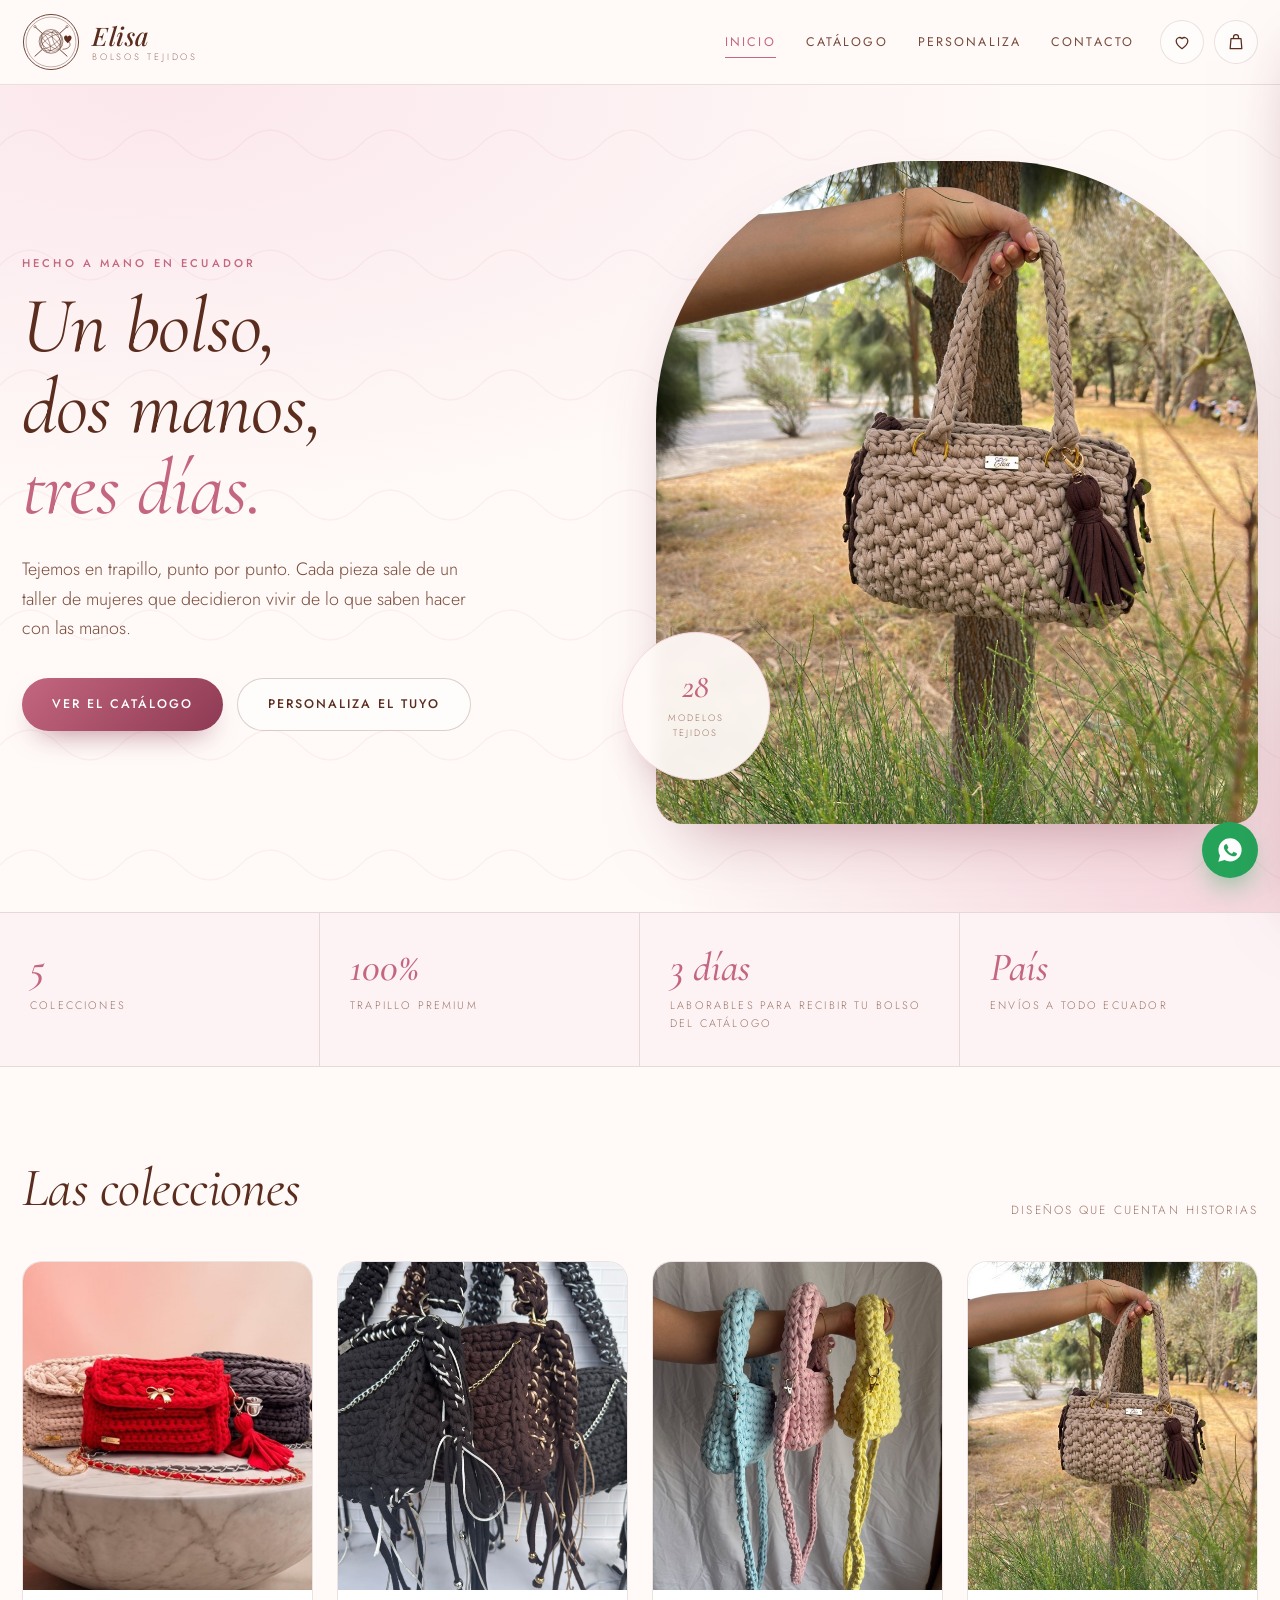
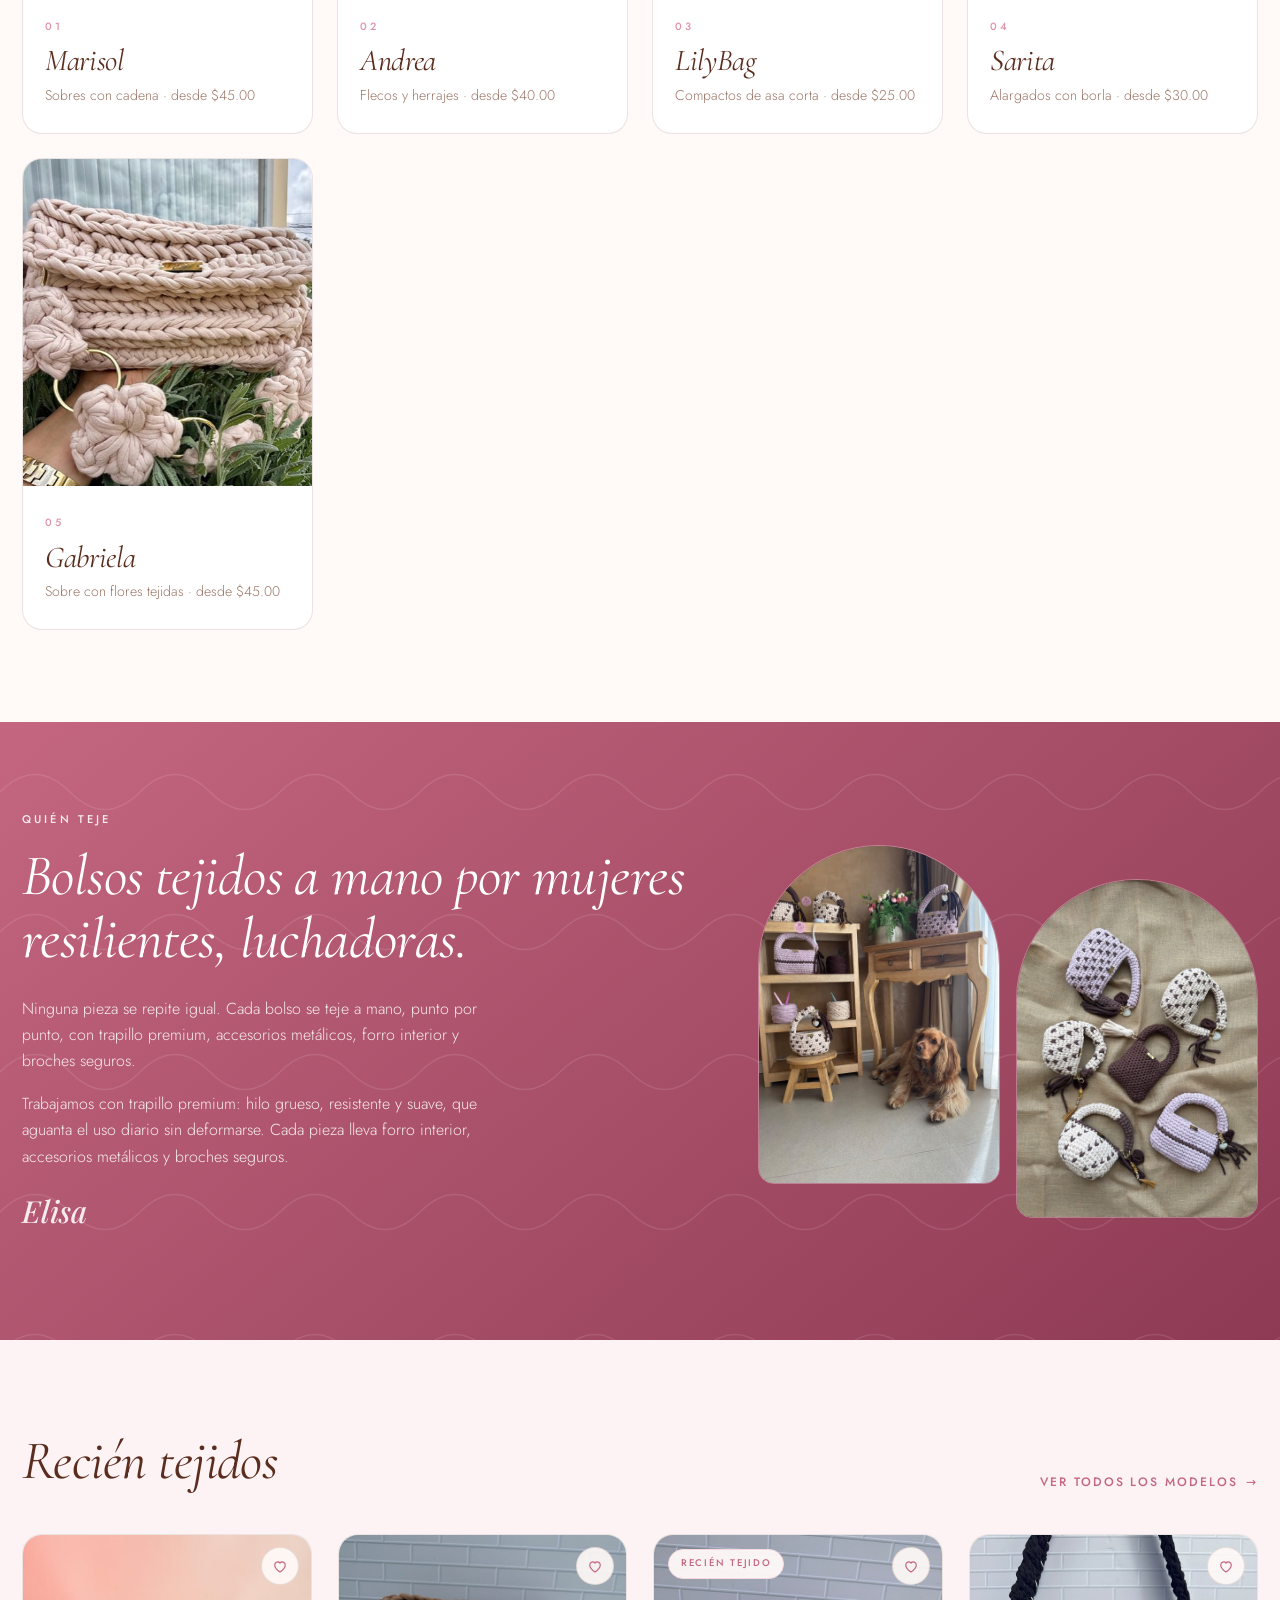
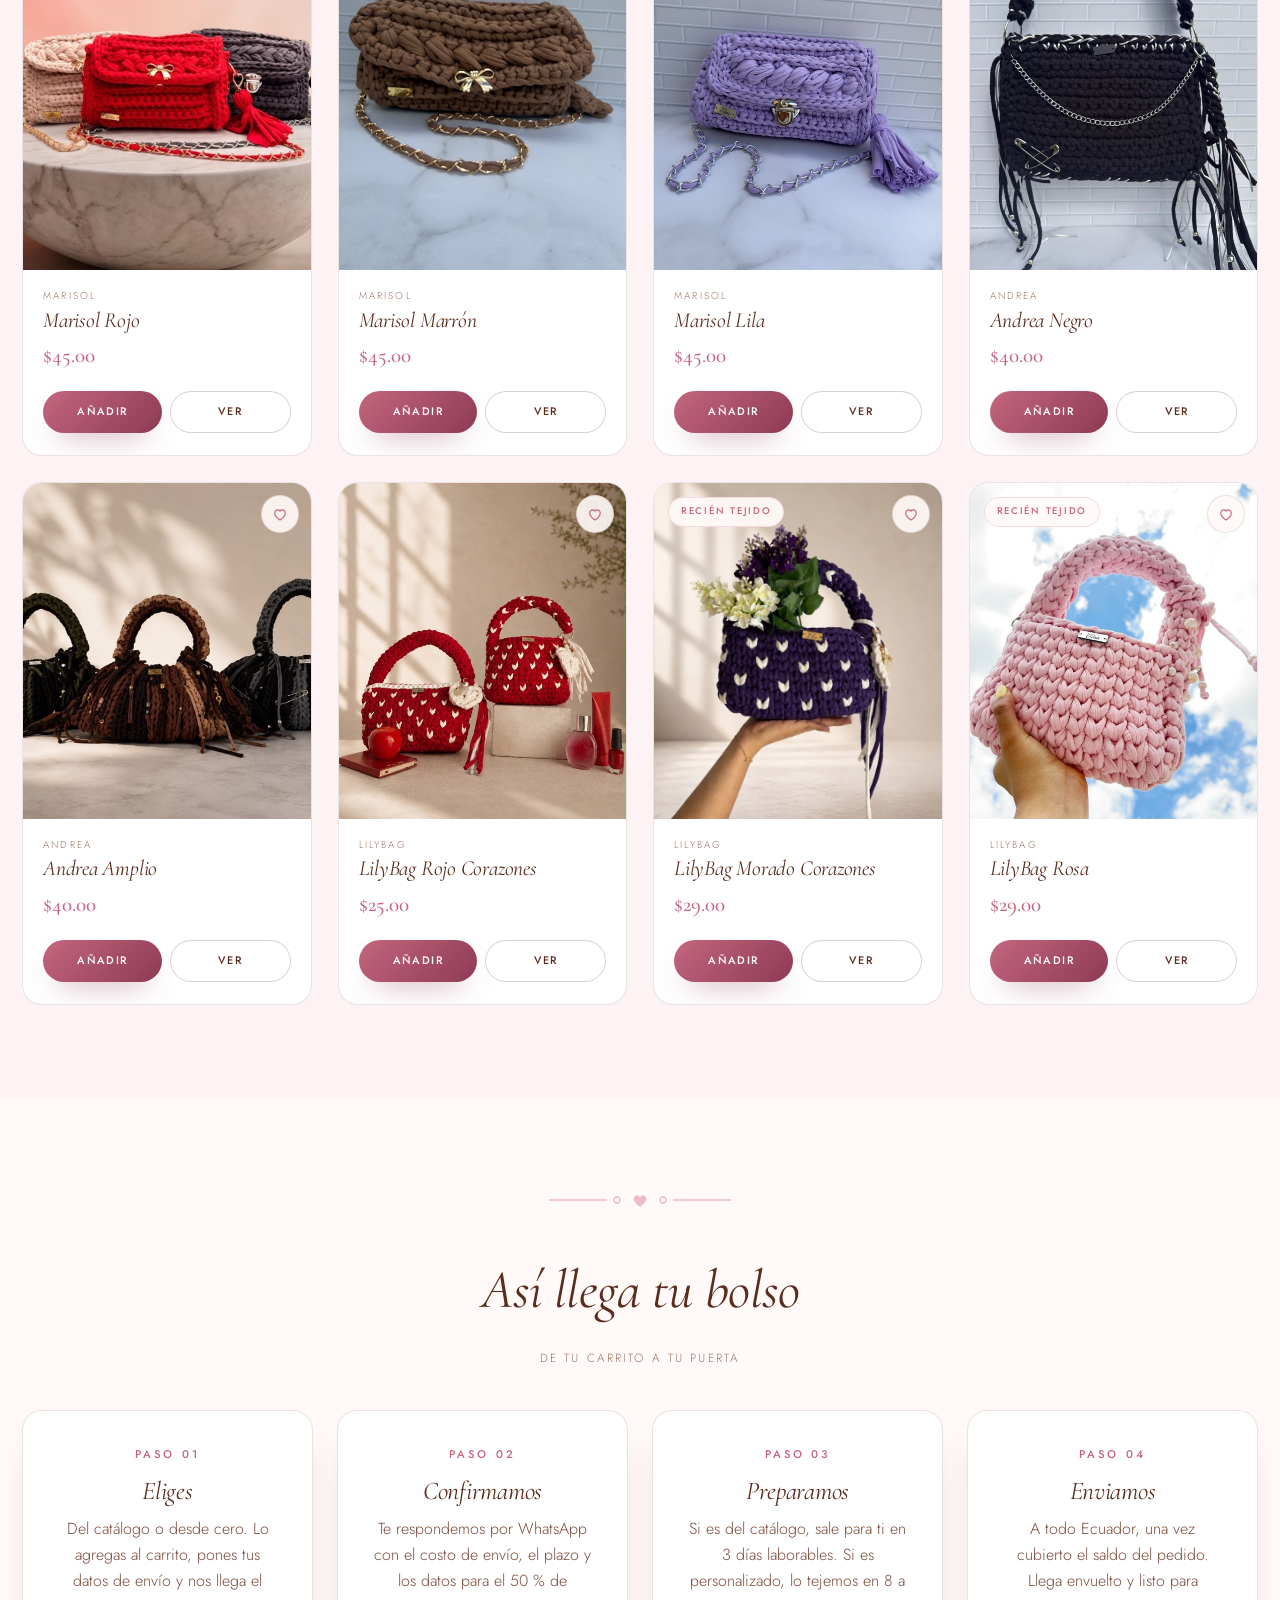
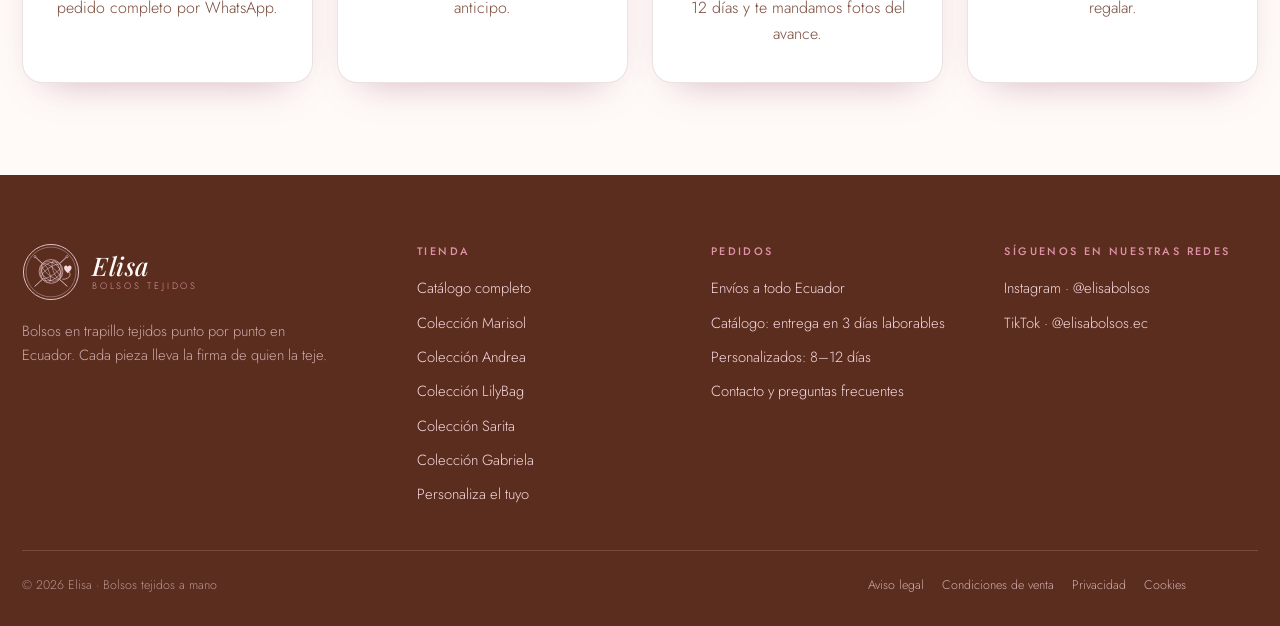
==== commit 38ca7a7d: "Add files via upload" ====
--- a/index.html
+++ b/index.html
@@ -96,13 +96,13 @@
           <path class="corazon" d="M95 18c-6-5-8-8-5-11 2-2 5 0 5 2 0-2 3-4 5-2 3 3 1 6-5 11Z"/>
         </svg>
         <h2 class="titulo-seccion">Así llega tu bolso</h2>
-        <p>De tu bolsa a tu puerta</p>
+        <p>De tu carrito a tu puerta</p>
       </div>
       <div class="grid-colecciones">
         <article class="tarjeta revelar">
           <p class="eyebrow">Paso 01</p>
           <h3 style="font-size:1.6rem;font-style:italic;margin-bottom:10px">Eliges</h3>
-          <p class="texto-suave" style="margin:0">Del catálogo o desde cero. Lo añades a la bolsa, pones tus datos de envío y nos llega el pedido completo por WhatsApp.</p>
+          <p class="texto-suave" style="margin:0">Del catálogo o desde cero. Lo agregas al carrito, pones tus datos de envío y nos llega el pedido completo por WhatsApp.</p>
         </article>
         <article class="tarjeta revelar">
           <p class="eyebrow">Paso 02</p>
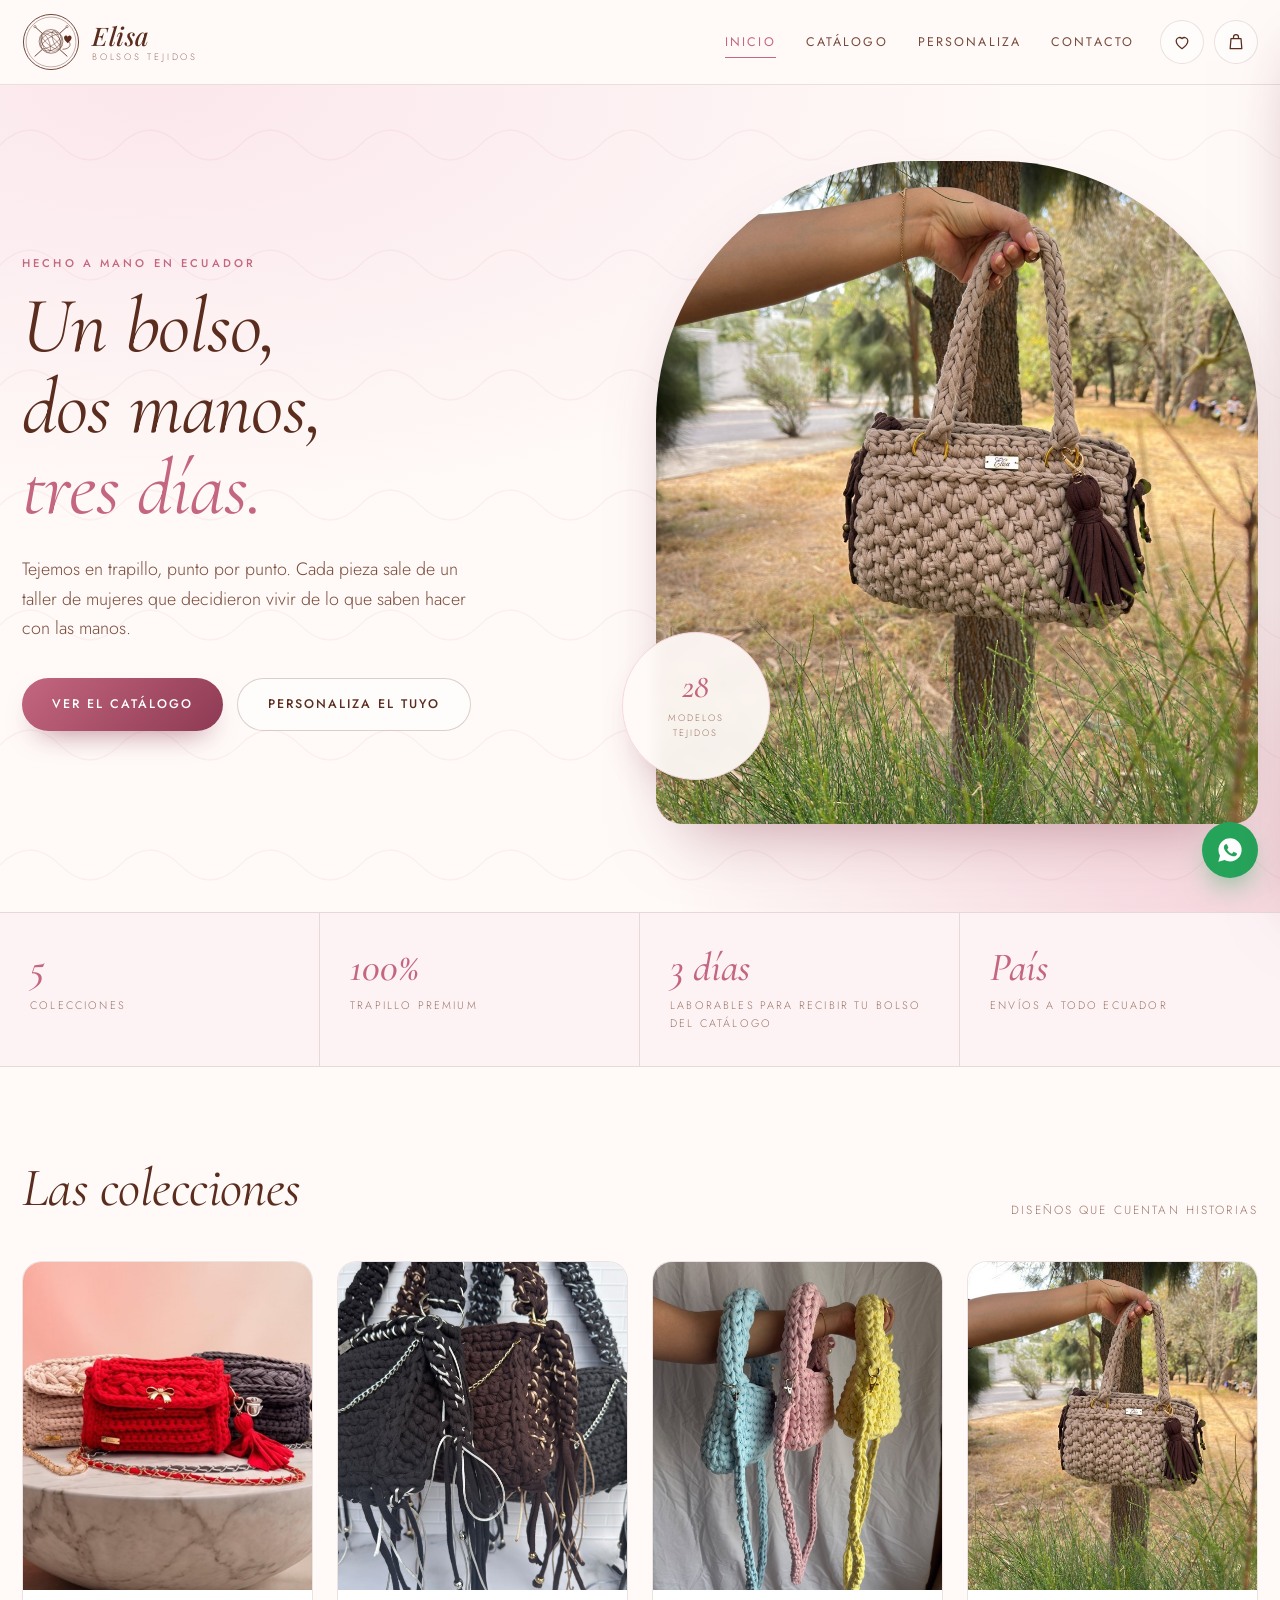
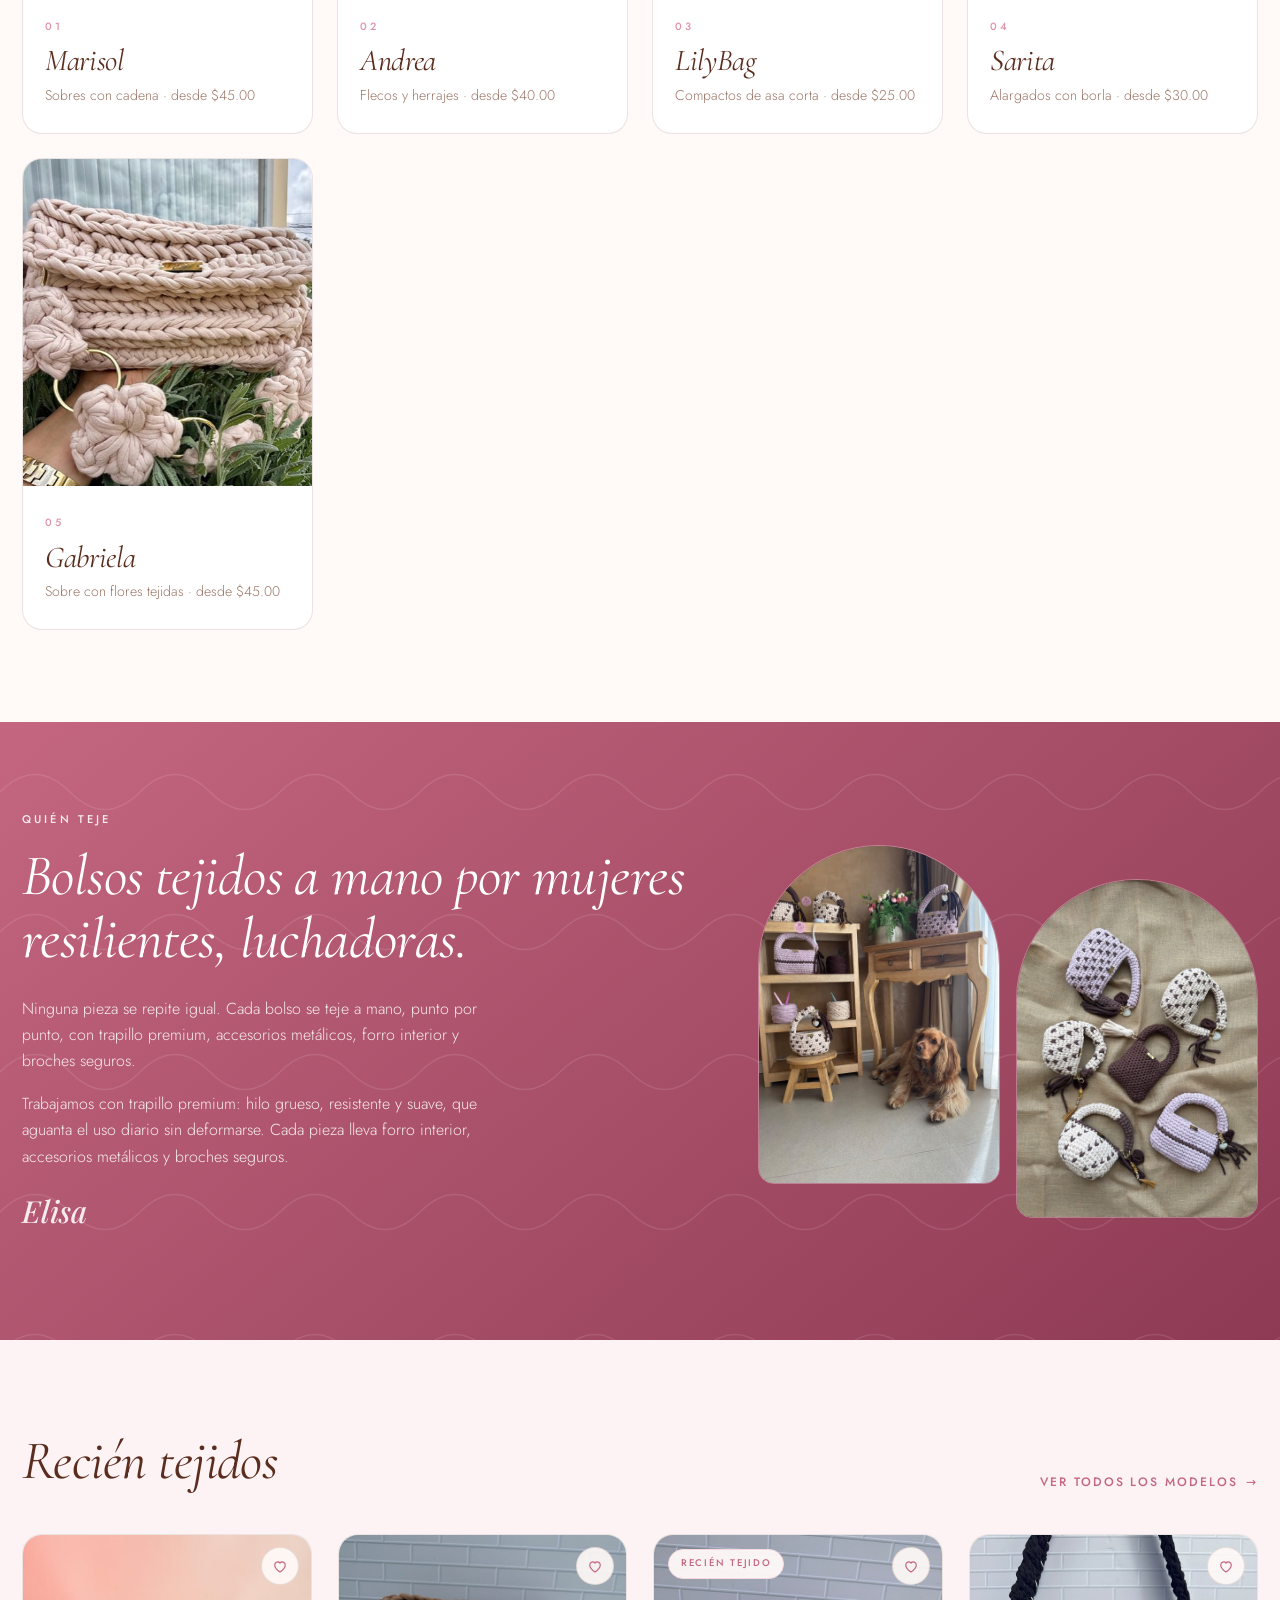
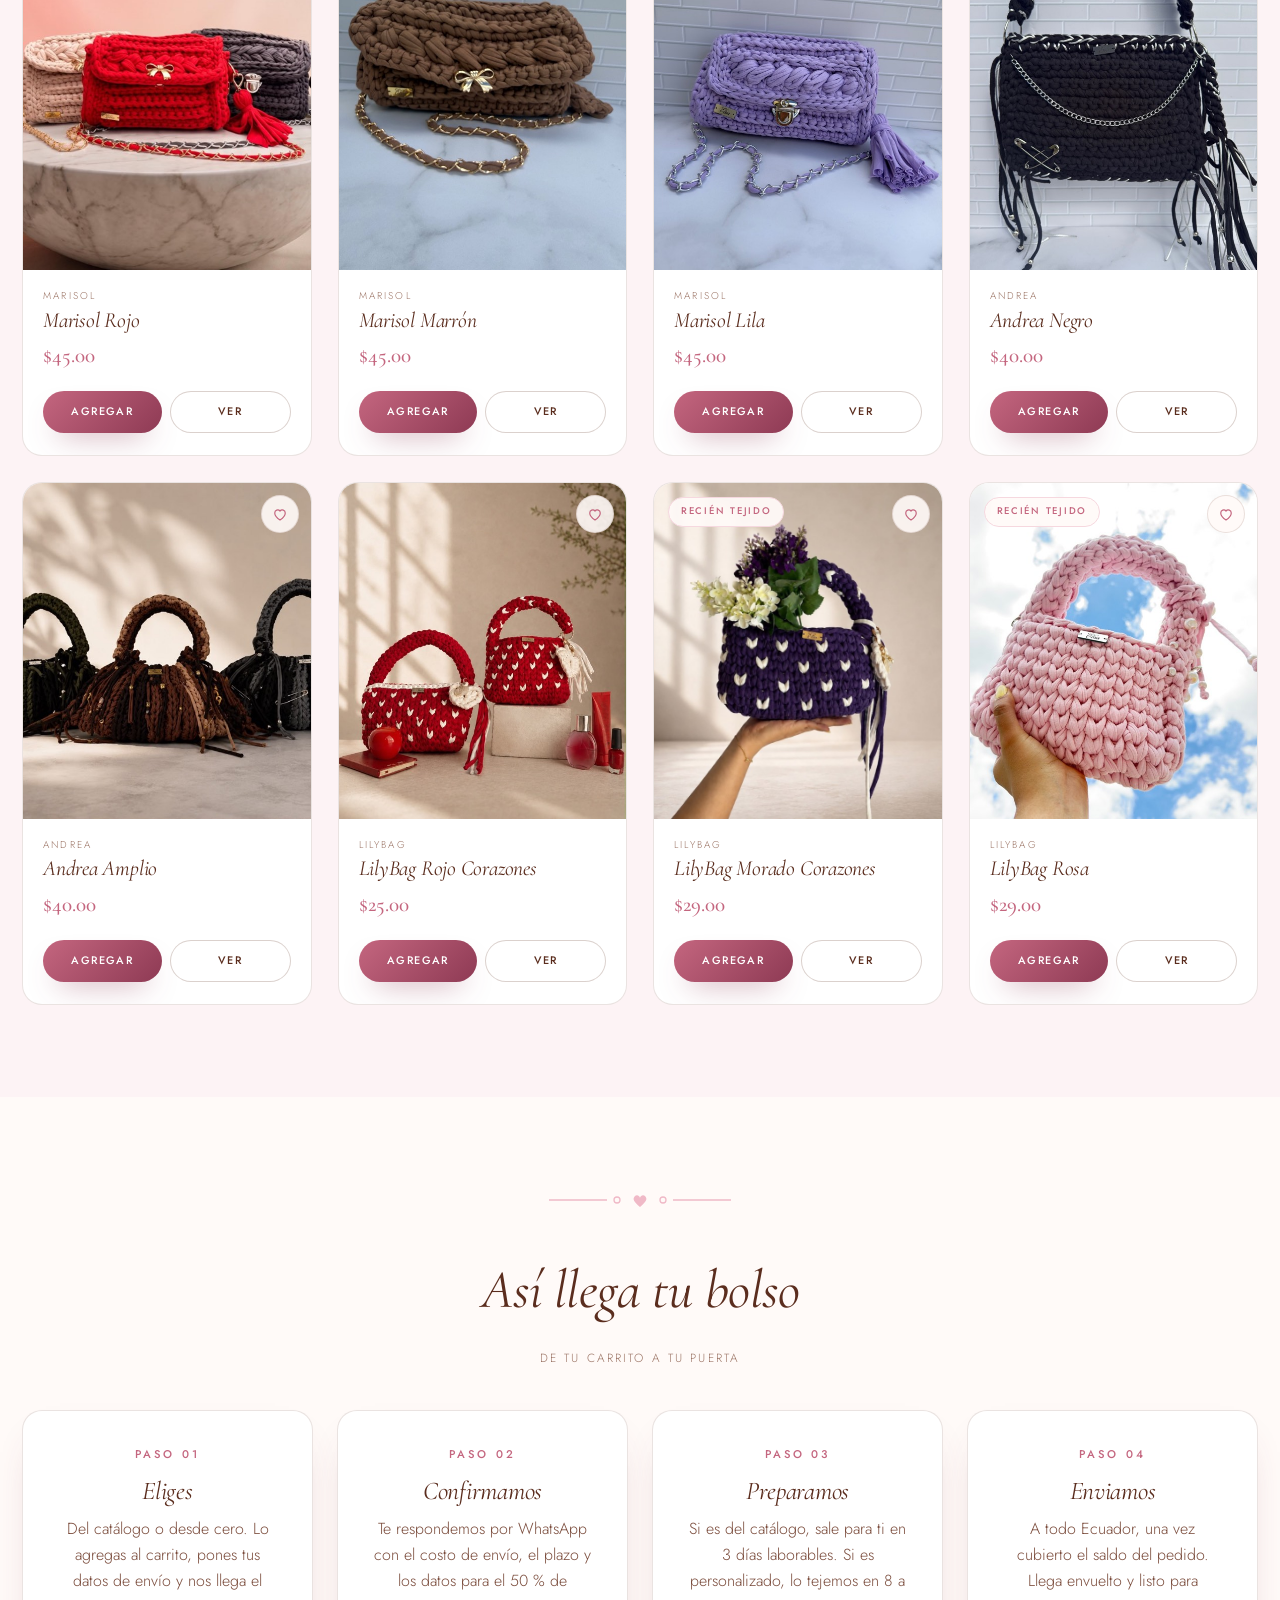
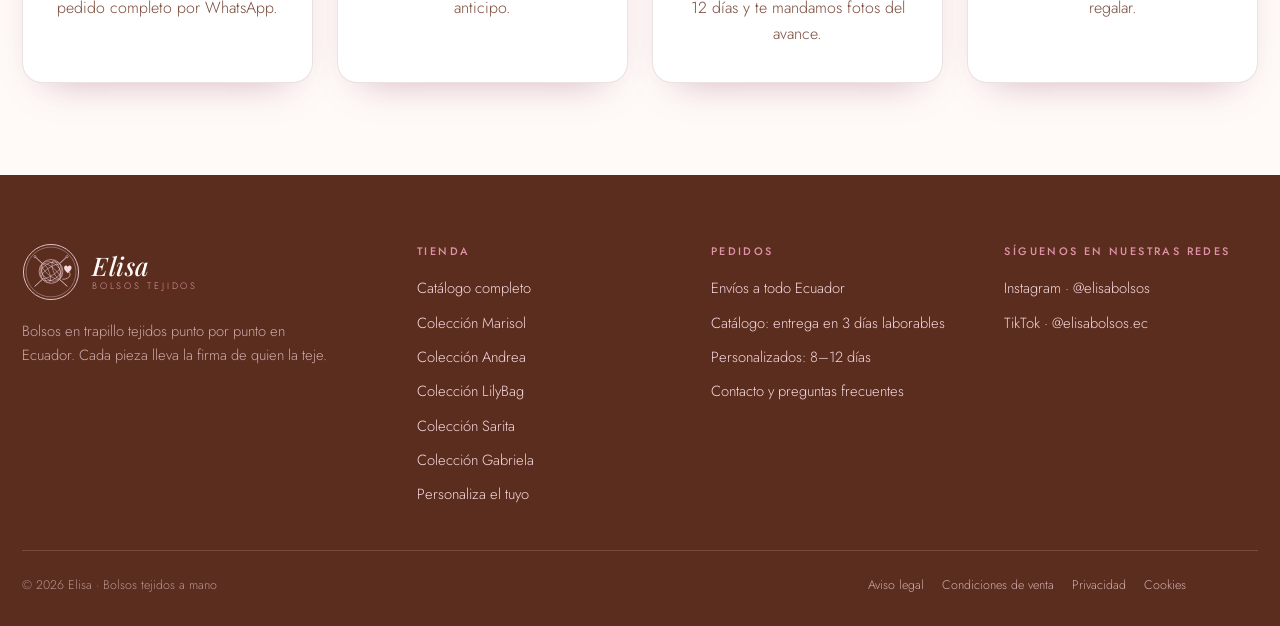
==== commit 8d034822: "Add files via upload" ====
--- a/index.html
+++ b/index.html
@@ -25,8 +25,8 @@
         <h1>Un bolso,<br>dos manos,<br><em>tres días.</em></h1>
         <p class="entrada">Tejemos en trapillo, punto por punto. Cada pieza sale de un taller de mujeres que decidieron vivir de lo que saben hacer con las manos.</p>
         <div class="portada-acciones">
-          <a class="boton boton-principal" href="catalogo.html">Ver el catálogo</a>
-          <a class="boton boton-secundario" href="personaliza.html">Personaliza el tuyo</a>
+          <a class="boton boton-principal" href="/catalogo">Ver el catálogo</a>
+          <a class="boton boton-secundario" href="/personaliza">Personaliza el tuyo</a>
         </div>
       </div>
       <div class="portada-figura">
@@ -79,7 +79,7 @@
     <div class="contenedor">
       <div class="encabezado-seccion">
         <h2 class="titulo-seccion">Recién tejidos</h2>
-        <a class="enlace-flecha" href="catalogo.html">Ver todos los modelos <span>&rarr;</span></a>
+        <a class="enlace-flecha" href="/catalogo">Ver todos los modelos <span>&rarr;</span></a>
       </div>
       <div class="grid-productos" id="grid-destacados"></div>
     </div>
